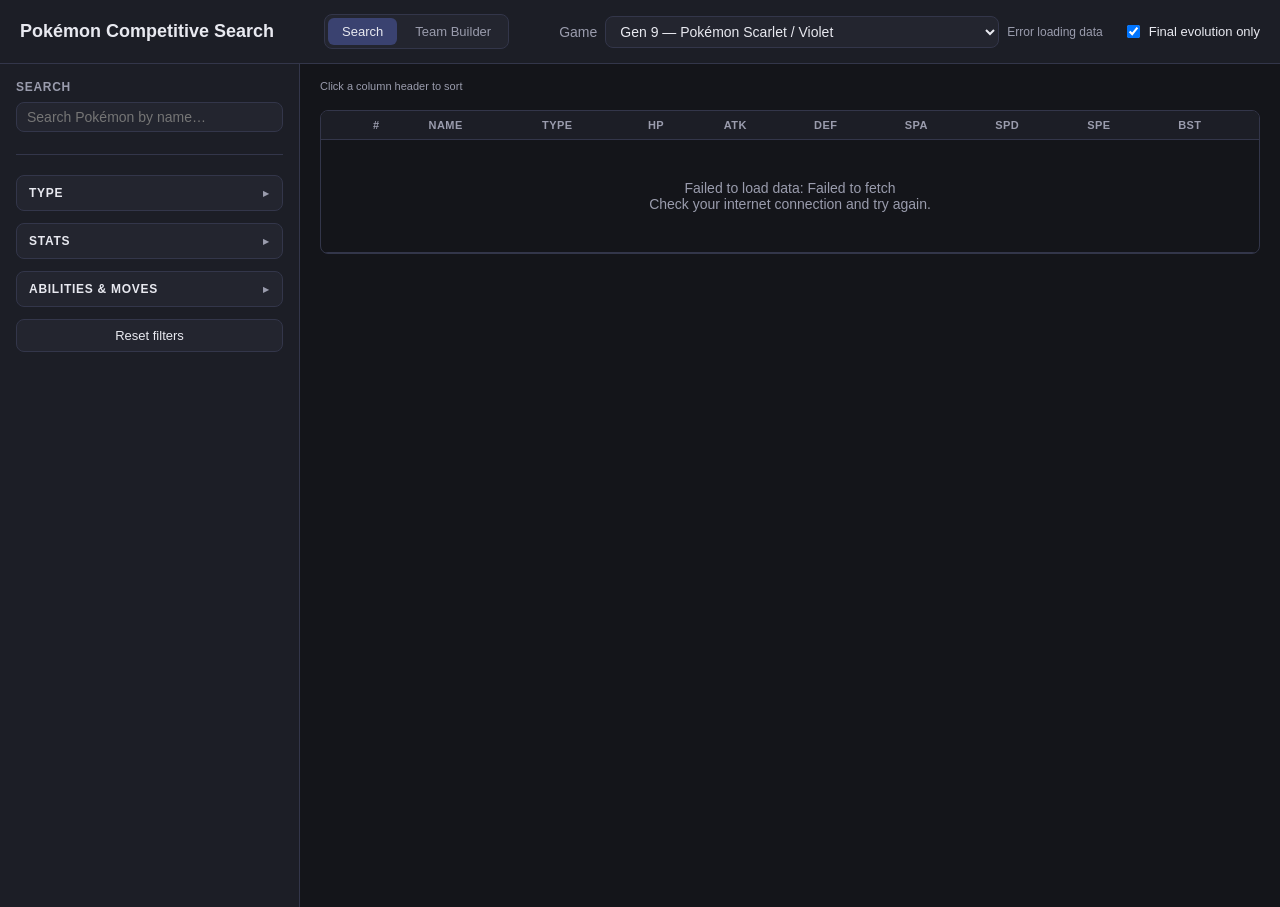
==== index.html @ a63c20d7 "Initial commit: Pokemon competitive search app with team builder Features: per-game/National Dex/Cha" ====
<!DOCTYPE html>
<html lang="en">
<head>
<meta charset="UTF-8">
<meta name="viewport" content="width=device-width, initial-scale=1.0">
<title>Pokémon Competitive Search</title>
<link rel="stylesheet" href="style.css">
</head>
<body>
<header class="topbar">
  <h1>Pokémon Competitive Search</h1>
  <nav class="view-nav">
    <button type="button" class="view-nav-btn active" data-view="search">Search</button>
    <button type="button" class="view-nav-btn" data-view="teams">Team Builder</button>
  </nav>
  <div class="topbar-right" id="search-topbar-right">
    <div class="game-select-wrap">
      <label for="game-select">Game</label>
      <select id="game-select"></select>
      <span id="load-status" class="load-status"></span>
    </div>
    <label class="checkbox-row final-evo-top">
      <input type="checkbox" id="filter-final-evo" checked>
      Final evolution only
    </label>
  </div>
</header>

<div class="layout" id="search-view">
  <aside class="filters" id="filters-panel">
    <div class="filter-group">
      <h2>Search</h2>
      <input type="text" id="name-search" placeholder="Search Pokémon by name…" class="search-box">
    </div>

    <details class="filter-dropdown">
      <summary>Type</summary>
      <div class="filter-dropdown-body">
        <div class="hint">Each group is AND'd internally; groups are OR'd together — e.g. (Fighting AND Dragon) OR (Fighting AND Ghost)</div>
        <div id="type-groups"></div>
        <button id="add-type-group" class="reset-btn" type="button">+ Add OR group</button>
      </div>
    </details>

    <details class="filter-dropdown">
      <summary>Stats</summary>
      <div class="filter-dropdown-body">
        <div class="stat-filter-grid" id="stat-filter-grid"></div>
      </div>
    </details>

    <details class="filter-dropdown">
      <summary>Abilities &amp; Moves</summary>
      <div class="filter-dropdown-body">
        <h3 class="filter-subhead">Abilities</h3>
        <div class="hint">Matches if Pokémon has ANY selected ability</div>
        <input type="text" id="ability-search" placeholder="Search abilities…" class="search-box">
        <div class="chip-list" id="ability-chip-list"></div>
        <div class="option-dropdown" id="ability-dropdown"></div>

        <h3 class="filter-subhead">Moves</h3>
        <div class="move-logic">
          <label><input type="radio" name="move-logic" value="AND" checked> Must know ALL selected</label>
          <label><input type="radio" name="move-logic" value="OR"> Must know ANY selected</label>
        </div>
        <div class="hint">Learn method(s) counted:</div>
        <div class="method-checks" id="method-checks">
          <label><input type="checkbox" value="level-up" checked> Level-up</label>
          <label><input type="checkbox" value="machine" checked> TM/TR</label>
          <label><input type="checkbox" value="egg" checked> Egg</label>
          <label><input type="checkbox" value="tutor" checked> Tutor</label>
          <label><input type="checkbox" value="other" checked> Other</label>
        </div>
        <input type="text" id="move-search" placeholder="Search moves…" class="search-box">
        <div class="chip-list" id="move-chip-list"></div>
        <div class="option-dropdown" id="move-dropdown"></div>
      </div>
    </details>

    <button id="reset-filters" class="reset-btn">Reset filters</button>
  </aside>

  <main class="results">
    <div class="results-toolbar">
      <div class="hint">Click a column header to sort</div>
      <div class="result-count" id="result-count"></div>
    </div>

    <div class="table-wrap">
      <table id="results-table">
        <thead>
          <tr id="results-head-row">
            <th></th>
            <th data-key="dex">#</th>
            <th data-key="name">Name</th>
            <th>Type</th>
            <th data-key="hp">HP</th>
            <th data-key="attack">Atk</th>
            <th data-key="defense">Def</th>
            <th data-key="special-attack">SpA</th>
            <th data-key="special-defense">SpD</th>
            <th data-key="speed">Spe</th>
            <th data-key="bst">BST</th>
          </tr>
        </thead>
        <tbody id="results-body"></tbody>
      </table>
    </div>
  </main>
</div>

<div class="teams-view" id="teams-view">
  <div class="team-list-panel" id="team-list-panel">
    <div class="teams-toolbar">
      <h2>My Teams</h2>
      <button id="new-team-btn" class="reset-btn" type="button">+ New Team</button>
    </div>
    <div class="hint" id="teams-empty-hint">No teams yet — click "+ New Team" to build one.</div>
    <div class="team-list" id="team-list"></div>
  </div>

  <div class="team-editor-panel" id="team-editor-panel" style="display:none">
    <div class="team-editor-header">
      <button id="back-to-team-list" type="button" class="reset-btn">&larr; Back to Teams</button>
      <input type="text" id="team-name-input" placeholder="Team name" class="search-box">
      <div class="game-select-wrap">
        <label for="team-game-select">Game</label>
        <select id="team-game-select"></select>
      </div>
      <button id="save-team-btn" class="reset-btn" type="button">Save Team</button>
      <span id="team-save-status" class="load-status"></span>
    </div>
    <div class="team-slots-grid" id="team-slots-grid"></div>
  </div>
</div>

<div class="modal-backdrop" id="detail-backdrop">
  <div class="modal" id="detail-modal"></div>
</div>

<div class="modal-backdrop" id="slot-backdrop">
  <div class="modal slot-modal" id="slot-modal"></div>
</div>

<script src="champions-usage.data.js"></script>
<script src="champions-data-raw/pokebase-dex.data.js"></script>
<script src="champions-items.data.js"></script>
<script src="general-items.data.js"></script>
<script src="app.js"></script>
</body>
</html>
---- style.css ----
:root {
  --bg: #14151a;
  --panel: #1c1e26;
  --panel-alt: #23252f;
  --border: #33364a;
  --text: #e8e9f0;
  --text-dim: #9a9cad;
  --accent: #6f8cff;
  --accent-dim: #3a4270;
  --danger: #ff6b7a;
  --radius: 8px;
  font-family: -apple-system, "Segoe UI", Roboto, Helvetica, Arial, sans-serif;
}

* { box-sizing: border-box; }

body {
  margin: 0;
  background: var(--bg);
  color: var(--text);
  font-size: 14px;
}

.topbar {
  display: flex;
  align-items: center;
  justify-content: space-between;
  padding: 14px 20px;
  background: var(--panel);
  border-bottom: 1px solid var(--border);
  position: sticky;
  top: 0;
  z-index: 20;
}

.topbar h1 {
  font-size: 18px;
  margin: 0;
}

.topbar-right {
  display: flex;
  align-items: center;
  gap: 20px;
}

.game-select-wrap {
  display: flex;
  align-items: center;
  gap: 8px;
}

.game-select-wrap label {
  color: var(--text-dim);
}

.final-evo-top {
  display: flex;
  align-items: center;
  gap: 6px;
  cursor: pointer;
  white-space: nowrap;
  font-size: 13px;
}

select, input[type="text"], input[type="number"] {
  background: var(--panel-alt);
  border: 1px solid var(--border);
  color: var(--text);
  border-radius: var(--radius);
  padding: 6px 10px;
  font-size: 14px;
}

#game-select {
  min-width: 320px;
}

.load-status {
  color: var(--text-dim);
  font-size: 12px;
  min-width: 90px;
}

.layout {
  display: grid;
  grid-template-columns: 300px 1fr;
  gap: 0;
  align-items: start;
}

.filters {
  position: sticky;
  top: 57px;
  height: calc(100vh - 57px);
  overflow-y: auto;
  padding: 16px;
  background: var(--panel);
  border-right: 1px solid var(--border);
}

.filter-group {
  margin-bottom: 20px;
  padding-bottom: 16px;
  border-bottom: 1px solid var(--border);
}

.filter-group h2 {
  font-size: 12px;
  text-transform: uppercase;
  letter-spacing: 0.06em;
  color: var(--text-dim);
  margin: 0 0 8px;
}

.hint {
  color: var(--text-dim);
  font-size: 11px;
  margin-bottom: 6px;
}

.filter-dropdown {
  margin-bottom: 12px;
  border: 1px solid var(--border);
  border-radius: var(--radius);
  background: var(--panel-alt);
  overflow: hidden;
}

.filter-dropdown summary {
  padding: 10px 12px;
  cursor: pointer;
  font-size: 12px;
  text-transform: uppercase;
  letter-spacing: 0.06em;
  color: var(--text);
  font-weight: 600;
  list-style: none;
  display: flex;
  align-items: center;
  justify-content: space-between;
  user-select: none;
}

.filter-dropdown summary::-webkit-details-marker {
  display: none;
}

.filter-dropdown summary::after {
  content: "▸";
  color: var(--text-dim);
  font-size: 11px;
  transition: transform 0.15s ease;
}

.filter-dropdown[open] summary::after {
  transform: rotate(90deg);
}

.filter-dropdown summary:hover {
  color: var(--accent);
}

.filter-dropdown-body {
  padding: 4px 12px 14px;
  border-top: 1px solid var(--border);
}

.filter-subhead {
  font-size: 11px;
  text-transform: uppercase;
  letter-spacing: 0.05em;
  color: var(--text-dim);
  margin: 14px 0 6px;
  padding-top: 10px;
  border-top: 1px solid var(--border);
}

.filter-subhead:first-of-type {
  margin-top: 10px;
  padding-top: 0;
  border-top: none;
}

.checkbox-row {
  display: flex;
  align-items: center;
  gap: 6px;
  cursor: pointer;
}

.type-logic, .move-logic {
  display: flex;
  gap: 14px;
  margin-bottom: 8px;
  font-size: 12px;
}

.type-logic label, .move-logic label {
  display: flex;
  align-items: center;
  gap: 4px;
  cursor: pointer;
  color: var(--text-dim);
}

.type-grid {
  display: grid;
  grid-template-columns: 1fr 1fr;
  gap: 4px;
}

.type-chip {
  display: flex;
  align-items: center;
  gap: 6px;
  padding: 4px 6px;
  border-radius: var(--radius);
  cursor: pointer;
  font-size: 12px;
  user-select: none;
  border: 1px solid transparent;
}

.type-chip:hover { background: var(--panel-alt); }

.type-chip.selected {
  border-color: var(--accent);
  background: var(--accent-dim);
}

.type-swatch {
  width: 10px;
  height: 10px;
  border-radius: 3px;
  flex-shrink: 0;
}

.range-row {
  display: flex;
  align-items: center;
  gap: 8px;
}

.range-row input {
  width: 100%;
}

.stat-filter-grid {
  display: flex;
  flex-direction: column;
  gap: 8px;
}

.stat-filter-row {
  display: grid;
  grid-template-columns: 40px 1fr 1fr;
  gap: 6px;
  align-items: center;
  font-size: 12px;
}

.stat-filter-row label {
  color: var(--text-dim);
}

.stat-filter-row input {
  width: 100%;
}

.search-box {
  width: 100%;
  margin-bottom: 6px;
}

.chip-list {
  display: flex;
  flex-wrap: wrap;
  gap: 4px;
  margin-bottom: 4px;
}

.chip {
  display: flex;
  align-items: center;
  gap: 5px;
  background: var(--accent-dim);
  border: 1px solid var(--accent);
  color: var(--text);
  border-radius: 999px;
  padding: 3px 8px 3px 10px;
  font-size: 11px;
}

.chip button {
  background: none;
  border: none;
  color: var(--text);
  cursor: pointer;
  font-size: 13px;
  line-height: 1;
  padding: 0;
}

.option-dropdown {
  max-height: 160px;
  overflow-y: auto;
  border: 1px solid var(--border);
  border-radius: var(--radius);
  background: var(--panel-alt);
  display: none;
}

.option-dropdown.open { display: block; }

.option-dropdown > div {
  padding: 5px 8px;
  cursor: pointer;
  font-size: 12px;
}

.option-dropdown > div:hover {
  background: var(--accent-dim);
}

.option-name {
  color: var(--text);
}

.option-effect {
  color: var(--text-dim);
  font-size: 11px;
  margin-top: 2px;
  white-space: normal;
}

.method-checks {
  display: flex;
  flex-wrap: wrap;
  gap: 8px;
  font-size: 11px;
  margin-bottom: 8px;
  color: var(--text-dim);
}

.method-checks label {
  display: flex;
  align-items: center;
  gap: 3px;
}

.reset-btn {
  width: 100%;
  padding: 8px;
  background: var(--panel-alt);
  border: 1px solid var(--border);
  color: var(--text);
  border-radius: var(--radius);
  cursor: pointer;
  font-size: 13px;
}

.reset-btn:hover { border-color: var(--accent); }

.results {
  padding: 16px 20px;
  min-width: 0;
}

.results-toolbar {
  display: flex;
  align-items: center;
  justify-content: space-between;
  margin-bottom: 12px;
  flex-wrap: wrap;
  gap: 10px;
}

.sort-wrap {
  display: flex;
  align-items: center;
  gap: 8px;
}

.sort-wrap label {
  color: var(--text-dim);
}

#sort-dir {
  background: var(--panel-alt);
  border: 1px solid var(--border);
  color: var(--text);
  border-radius: var(--radius);
  padding: 6px 10px;
  cursor: pointer;
}

.result-count {
  color: var(--text-dim);
  font-size: 12px;
}

.table-wrap {
  overflow-x: auto;
  border: 1px solid var(--border);
  border-radius: var(--radius);
}

table {
  width: 100%;
  border-collapse: collapse;
  min-width: 720px;
}

thead th {
  position: sticky;
  top: 0;
  background: var(--panel);
  text-align: left;
  padding: 8px 10px;
  font-size: 11px;
  text-transform: uppercase;
  letter-spacing: 0.04em;
  color: var(--text-dim);
  border-bottom: 1px solid var(--border);
  z-index: 5;
}

thead th[data-key] {
  cursor: pointer;
  user-select: none;
  white-space: nowrap;
}

thead th[data-key]:hover {
  color: var(--text);
}

thead th[data-key].sort-active {
  color: var(--accent);
}

.sort-arrow {
  margin-left: 3px;
  font-size: 9px;
}

.type-group-box {
  border: 1px solid var(--border);
  border-radius: var(--radius);
  padding: 8px;
  margin-bottom: 6px;
  position: relative;
}

.type-group-box .type-grid {
  margin-top: 4px;
}

.type-group-label {
  display: flex;
  align-items: center;
  justify-content: space-between;
  font-size: 11px;
  color: var(--text-dim);
  margin-bottom: 4px;
}

.type-group-remove {
  background: none;
  border: none;
  color: var(--text-dim);
  cursor: pointer;
  font-size: 13px;
}

.type-group-remove:hover { color: var(--danger); }

.type-group-or-divider {
  text-align: center;
  color: var(--text-dim);
  font-size: 11px;
  margin: 2px 0;
  letter-spacing: 0.08em;
}

tbody td {
  padding: 6px 10px;
  border-bottom: 1px solid var(--border);
  white-space: nowrap;
}

tbody tr {
  cursor: pointer;
}

tbody tr:hover {
  background: var(--panel-alt);
}

.sprite-cell img {
  width: 32px;
  height: 32px;
  image-rendering: pixelated;
  vertical-align: middle;
}

.type-badge {
  display: inline-block;
  padding: 2px 7px;
  border-radius: 999px;
  font-size: 10px;
  color: #14151a;
  font-weight: 600;
  margin-right: 3px;
}

.bst-cell {
  font-weight: 700;
}

.empty-state {
  text-align: center;
  padding: 40px;
  color: var(--text-dim);
}

.modal-backdrop {
  display: none;
  position: fixed;
  inset: 0;
  background: rgba(0,0,0,0.6);
  z-index: 100;
  align-items: center;
  justify-content: center;
}

.modal-backdrop.open {
  display: flex;
}

.modal {
  background: var(--panel);
  border: 1px solid var(--border);
  border-radius: var(--radius);
  max-width: 640px;
  width: 90%;
  max-height: 85vh;
  overflow-y: auto;
  padding: 20px;
}

.modal-close {
  float: right;
  background: none;
  border: none;
  color: var(--text-dim);
  font-size: 18px;
  cursor: pointer;
}

.modal h2 {
  margin-top: 0;
}

.modal-section {
  margin-top: 16px;
}

.modal-section h3 {
  font-size: 12px;
  text-transform: uppercase;
  color: var(--text-dim);
  margin-bottom: 6px;
}

.modal-section h4 {
  font-size: 11px;
  text-transform: uppercase;
  letter-spacing: 0.03em;
  color: var(--text-dim);
  margin: 10px 0 5px;
}

.champ-format-btn {
  display: inline-block;
}

.move-tag-list {
  display: flex;
  flex-wrap: wrap;
  gap: 5px;
}

.move-tag {
  background: var(--panel-alt);
  border: 1px solid var(--border);
  border-radius: 6px;
  padding: 3px 7px;
  font-size: 11px;
}

.detail-table-wrap {
  overflow-x: auto;
  border: 1px solid var(--border);
  border-radius: var(--radius);
  max-height: 340px;
  overflow-y: auto;
}

.detail-table {
  width: 100%;
  border-collapse: collapse;
  font-size: 12px;
}

.detail-table th {
  position: sticky;
  top: 0;
  background: var(--panel-alt);
  text-align: left;
  padding: 5px 8px;
  font-size: 10px;
  text-transform: uppercase;
  color: var(--text-dim);
  border-bottom: 1px solid var(--border);
  cursor: pointer;
  user-select: none;
  white-space: nowrap;
}

.detail-table th:hover { color: var(--text); }
.detail-table th.sort-active { color: var(--accent); }

.detail-table td {
  padding: 4px 8px;
  border-bottom: 1px solid var(--border);
  white-space: nowrap;
}

.detail-table td.wrap {
  white-space: normal;
  min-width: 220px;
  color: var(--text-dim);
  font-size: 11px;
}

.method-badge {
  display: inline-block;
  padding: 1px 6px;
  border-radius: 999px;
  font-size: 10px;
  background: var(--panel-alt);
  border: 1px solid var(--border);
}

.cat-badge {
  display: inline-block;
  padding: 1px 6px;
  border-radius: 4px;
  font-size: 10px;
  font-weight: 600;
}
.cat-physical { background: #c2673822; color: #e08a4f; }
.cat-special { background: #6390f022; color: #7fa4f5; }
.cat-status { background: #a8a77a22; color: #b8b795; }

.stat-bar-row {
  display: grid;
  grid-template-columns: 60px 40px 1fr;
  gap: 8px;
  align-items: center;
  font-size: 12px;
  margin-bottom: 4px;
}

.stat-bar-track {
  background: var(--panel-alt);
  border-radius: 4px;
  height: 8px;
  overflow: hidden;
}

.stat-bar-fill {
  height: 100%;
  background: var(--accent);
}

/* ---------- View nav (Search / Team Builder) ---------- */
.view-nav {
  display: flex;
  gap: 4px;
  background: var(--panel-alt);
  border: 1px solid var(--border);
  border-radius: var(--radius);
  padding: 3px;
}

.view-nav-btn {
  background: none;
  border: none;
  color: var(--text-dim);
  padding: 6px 14px;
  border-radius: 6px;
  cursor: pointer;
  font-size: 13px;
}

.view-nav-btn:hover { color: var(--text); }

.view-nav-btn.active {
  background: var(--accent-dim);
  color: var(--text);
}

/* ---------- Team Builder ---------- */
.teams-view {
  display: none;
  padding: 20px;
  max-width: 1100px;
  margin: 0 auto;
}

.teams-view.open { display: block; }

.teams-toolbar {
  display: flex;
  align-items: center;
  justify-content: space-between;
  margin-bottom: 16px;
}

.teams-toolbar h2 {
  margin: 0;
  font-size: 16px;
}

.team-list {
  display: grid;
  grid-template-columns: repeat(auto-fill, minmax(260px, 1fr));
  gap: 12px;
}

.team-card {
  background: var(--panel);
  border: 1px solid var(--border);
  border-radius: var(--radius);
  padding: 14px;
  cursor: pointer;
}

.team-card:hover { border-color: var(--accent); }

.team-card-header {
  display: flex;
  align-items: center;
  justify-content: space-between;
  margin-bottom: 6px;
}

.team-card-name {
  font-weight: 600;
  font-size: 14px;
}

.team-card-game {
  display: inline-block;
  font-size: 10px;
  color: var(--text-dim);
  background: var(--panel-alt);
  border: 1px solid var(--border);
  border-radius: 999px;
  padding: 2px 8px;
  margin-bottom: 8px;
}

.team-card-sprites {
  display: flex;
  gap: 4px;
  flex-wrap: wrap;
  min-height: 32px;
}

.team-card-sprites img {
  width: 32px;
  height: 32px;
  image-rendering: pixelated;
}

.team-card-slot-empty {
  width: 32px;
  height: 32px;
  border: 1px dashed var(--border);
  border-radius: 4px;
}

.team-card-actions {
  display: flex;
  gap: 8px;
  margin-top: 10px;
}

.team-card-actions button {
  background: var(--panel-alt);
  border: 1px solid var(--border);
  color: var(--text-dim);
  border-radius: 6px;
  padding: 4px 10px;
  font-size: 12px;
  cursor: pointer;
}

.team-card-actions button:hover { color: var(--text); }
.team-card-actions button.delete-team-btn:hover { color: var(--danger); border-color: var(--danger); }

.team-editor-header {
  display: flex;
  align-items: center;
  gap: 12px;
  flex-wrap: wrap;
  margin-bottom: 16px;
}

.team-editor-header #team-name-input {
  flex: 1;
  min-width: 180px;
}

.team-slots-grid {
  display: grid;
  grid-template-columns: repeat(auto-fill, minmax(220px, 1fr));
  gap: 12px;
}

.team-slot-card {
  background: var(--panel);
  border: 1px solid var(--border);
  border-radius: var(--radius);
  padding: 14px;
  cursor: pointer;
  min-height: 160px;
  display: flex;
  flex-direction: column;
  align-items: center;
  justify-content: center;
  text-align: center;
  gap: 6px;
}

.team-slot-card:hover { border-color: var(--accent); }

.team-slot-card.filled {
  align-items: flex-start;
  text-align: left;
  justify-content: flex-start;
}

.team-slot-empty-label {
  color: var(--text-dim);
  font-size: 28px;
}

.team-slot-sprite {
  width: 64px;
  height: 64px;
  image-rendering: pixelated;
  align-self: center;
}

.team-slot-name {
  font-weight: 600;
  font-size: 13px;
}

.team-slot-item {
  font-size: 11px;
  color: var(--text-dim);
}

.team-slot-moves {
  font-size: 11px;
  color: var(--text-dim);
  line-height: 1.5;
}

.team-slot-remove {
  align-self: flex-end;
  background: none;
  border: none;
  color: var(--text-dim);
  cursor: pointer;
  font-size: 12px;
}

.team-slot-remove:hover { color: var(--danger); }

/* Slot editor modal */
.slot-modal {
  max-width: 720px;
}

.slot-form-row {
  margin-bottom: 16px;
}

.slot-form-row label.field-label {
  display: block;
  font-size: 11px;
  text-transform: uppercase;
  letter-spacing: 0.05em;
  color: var(--text-dim);
  margin-bottom: 5px;
}

.move-slot-grid {
  display: grid;
  grid-template-columns: 1fr 1fr;
  gap: 8px;
}

.stat-invest-grid {
  display: flex;
  flex-direction: column;
  gap: 6px;
}

.stat-invest-row {
  display: flex;
  align-items: center;
  gap: 10px;
  flex-wrap: wrap;
  background: var(--panel-alt);
  border: 1px solid var(--border);
  border-radius: 6px;
  padding: 6px 10px;
  font-size: 12px;
}

.stat-invest-label {
  width: 30px;
  font-weight: 600;
  color: var(--text);
}

.stat-invest-base {
  width: 62px;
  color: var(--text-dim);
  font-size: 11px;
}

.stat-invest-projected {
  margin-left: auto;
  color: var(--text);
  white-space: nowrap;
}

.stepper-group {
  display: flex;
  align-items: center;
  gap: 3px;
}

.stepper-group input {
  width: 48px;
  text-align: center;
  padding: 4px 2px;
}

.stepper-btn {
  width: 22px;
  height: 22px;
  line-height: 1;
  background: var(--panel);
  border: 1px solid var(--border);
  color: var(--text);
  border-radius: 4px;
  cursor: pointer;
  font-size: 14px;
  user-select: none;
}

.stepper-btn:hover { border-color: var(--accent); color: var(--accent); }
.stepper-btn:active { background: var(--accent-dim); }

.ev-total-row {
  margin-top: 6px;
  font-size: 12px;
  color: var(--text-dim);
}

.ev-total-row.over-cap {
  color: var(--danger);
}

.slot-item-search-wrap {
  position: relative;
}

@media (max-width: 860px) {
  .layout { grid-template-columns: 1fr; }
  .filters { position: static; height: auto; border-right: none; border-bottom: 1px solid var(--border); }
}
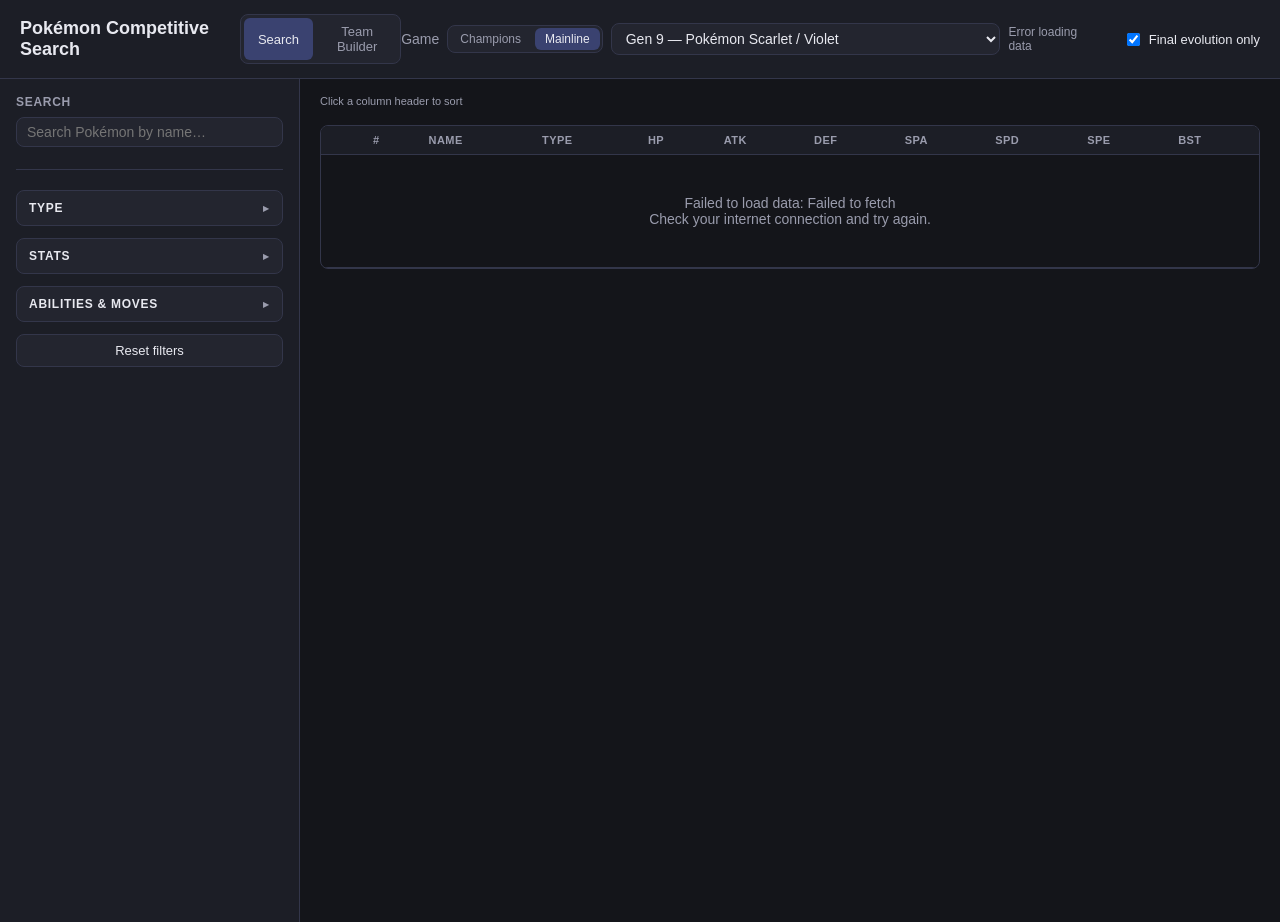
==== commit 394b8d92: "Add Champions/Mainline mode toggle and Pokepaste team import - Replace the single game dropdown with" ====
--- a/index.html
+++ b/index.html
@@ -9,13 +9,17 @@
 <body>
 <header class="topbar">
   <h1>Pokémon Competitive Search</h1>
-  <nav class="view-nav">
+  <nav class="view-nav" id="main-view-nav">
     <button type="button" class="view-nav-btn active" data-view="search">Search</button>
     <button type="button" class="view-nav-btn" data-view="teams">Team Builder</button>
   </nav>
   <div class="topbar-right" id="search-topbar-right">
     <div class="game-select-wrap">
-      <label for="game-select">Game</label>
+      <label>Game</label>
+      <nav class="mode-toggle" id="search-mode-toggle">
+        <button type="button" class="view-nav-btn" data-mode="champions">Champions</button>
+        <button type="button" class="view-nav-btn active" data-mode="mainline">Mainline</button>
+      </nav>
       <select id="game-select"></select>
       <span id="load-status" class="load-status"></span>
     </div>
@@ -113,7 +117,10 @@
   <div class="team-list-panel" id="team-list-panel">
     <div class="teams-toolbar">
       <h2>My Teams</h2>
-      <button id="new-team-btn" class="reset-btn" type="button">+ New Team</button>
+      <div style="display:flex; gap:8px;">
+        <button id="import-team-btn" class="reset-btn" type="button">Import from Pokepaste</button>
+        <button id="new-team-btn" class="reset-btn" type="button">+ New Team</button>
+      </div>
     </div>
     <div class="hint" id="teams-empty-hint">No teams yet — click "+ New Team" to build one.</div>
     <div class="team-list" id="team-list"></div>
@@ -124,7 +131,11 @@
       <button id="back-to-team-list" type="button" class="reset-btn">&larr; Back to Teams</button>
       <input type="text" id="team-name-input" placeholder="Team name" class="search-box">
       <div class="game-select-wrap">
-        <label for="team-game-select">Game</label>
+        <label>Game</label>
+        <nav class="mode-toggle" id="team-mode-toggle">
+          <button type="button" class="view-nav-btn" data-mode="champions">Champions</button>
+          <button type="button" class="view-nav-btn active" data-mode="mainline">Mainline</button>
+        </nav>
         <select id="team-game-select"></select>
       </div>
       <button id="save-team-btn" class="reset-btn" type="button">Save Team</button>
@@ -142,6 +153,36 @@
   <div class="modal slot-modal" id="slot-modal"></div>
 </div>
 
+<div class="modal-backdrop" id="import-backdrop">
+  <div class="modal slot-modal" id="import-modal">
+    <button class="modal-close" id="import-close-btn" type="button">✕</button>
+    <h2>Import Team from Pokepaste</h2>
+    <div class="slot-form-row">
+      <label class="field-label">Game</label>
+      <div class="game-select-wrap">
+        <nav class="mode-toggle" id="import-mode-toggle">
+          <button type="button" class="view-nav-btn" data-mode="champions">Champions</button>
+          <button type="button" class="view-nav-btn active" data-mode="mainline">Mainline</button>
+        </nav>
+        <select id="import-game-select"></select>
+      </div>
+    </div>
+    <div class="slot-form-row">
+      <label class="field-label">Team name</label>
+      <input type="text" id="import-team-name" class="search-box" placeholder="Imported Team">
+    </div>
+    <div class="slot-form-row">
+      <label class="field-label">Pokepaste text</label>
+      <textarea id="import-textarea" class="import-textarea" placeholder="Paste your team here…"></textarea>
+    </div>
+    <div id="import-preview" class="hint"></div>
+    <div class="slot-form-row" style="display:flex; gap:8px; margin-top:12px;">
+      <button type="button" class="reset-btn" id="import-parse-btn">Parse &amp; Review</button>
+      <button type="button" class="reset-btn" id="import-cancel-btn">Cancel</button>
+    </div>
+  </div>
+</div>
+
 <script src="champions-usage.data.js"></script>
 <script src="champions-data-raw/pokebase-dex.data.js"></script>
 <script src="champions-items.data.js"></script>
--- a/style.css
+++ b/style.css
@@ -708,6 +708,33 @@
 
 .view-nav-btn:hover { color: var(--text); }
 
+.mode-toggle {
+  display: flex;
+  gap: 4px;
+  background: var(--panel-alt);
+  border: 1px solid var(--border);
+  border-radius: var(--radius);
+  padding: 2px;
+}
+
+.mode-toggle .view-nav-btn {
+  padding: 4px 10px;
+  font-size: 12px;
+}
+
+.import-textarea {
+  width: 100%;
+  min-height: 220px;
+  background: var(--panel-alt);
+  border: 1px solid var(--border);
+  color: var(--text);
+  border-radius: var(--radius);
+  padding: 8px;
+  font-family: ui-monospace, SFMono-Regular, Menlo, Consolas, monospace;
+  font-size: 12px;
+  resize: vertical;
+}
+
 .view-nav-btn.active {
   background: var(--accent-dim);
   color: var(--text);
@@ -942,6 +969,9 @@
   color: var(--text);
 }
 
+.nature-plus { color: #7ac74c; margin-left: 2px; }
+.nature-minus { color: #ff6b7a; margin-left: 2px; }
+
 .stat-invest-base {
   width: 62px;
   color: var(--text-dim);
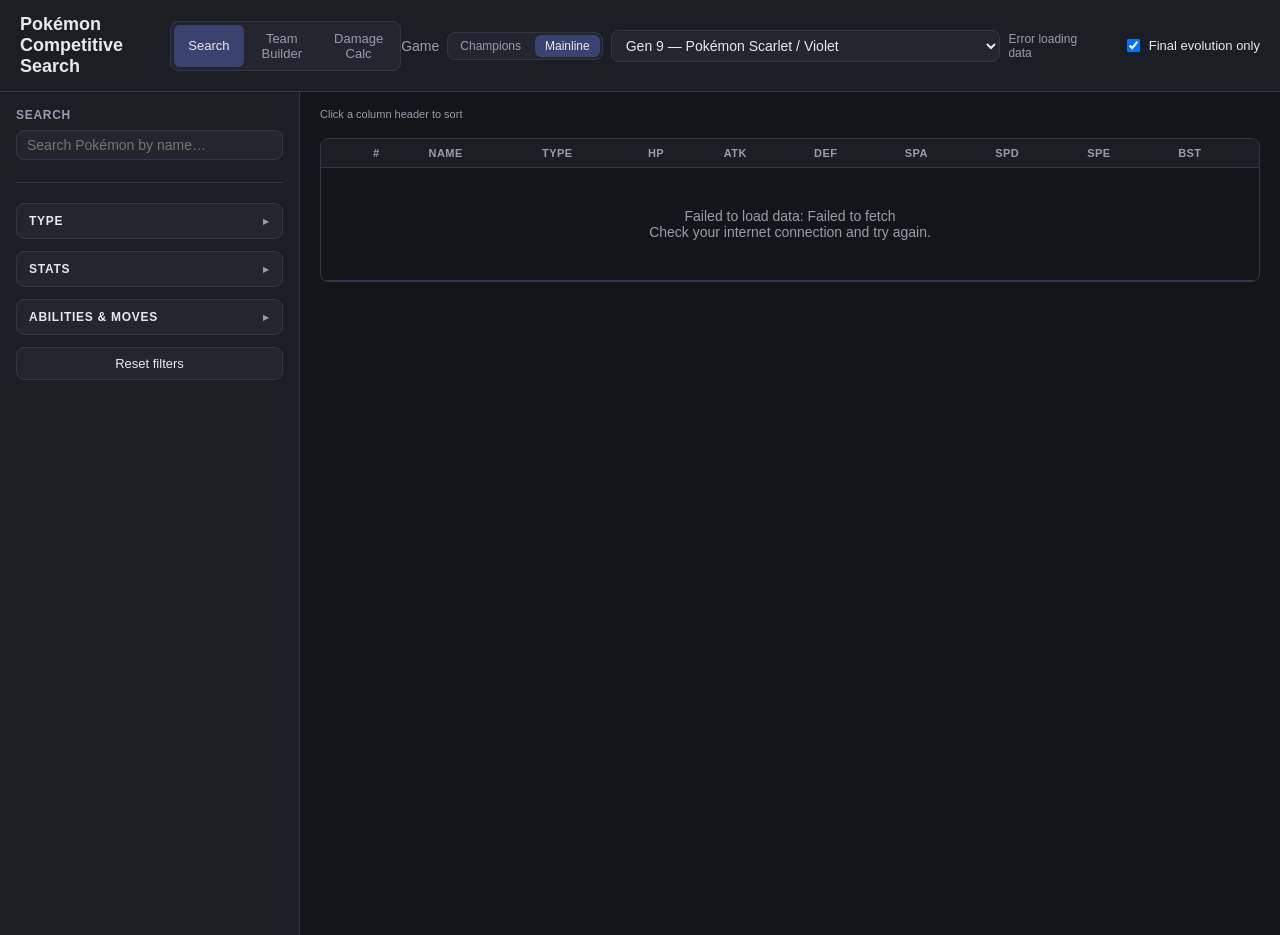
==== commit f8783b37: "Add damage calculator view New "Damage Calc" tab with a Gen 9 damage engine (calc-engine.js) and UI " ====
--- a/index.html
+++ b/index.html
@@ -5,6 +5,7 @@
 <meta name="viewport" content="width=device-width, initial-scale=1.0">
 <title>Pokémon Competitive Search</title>
 <link rel="stylesheet" href="style.css">
+<link rel="stylesheet" href="calc.css">
 </head>
 <body>
 <header class="topbar">
@@ -12,6 +13,7 @@
   <nav class="view-nav" id="main-view-nav">
     <button type="button" class="view-nav-btn active" data-view="search">Search</button>
     <button type="button" class="view-nav-btn" data-view="teams">Team Builder</button>
+    <button type="button" class="view-nav-btn" data-view="calc">Damage Calc</button>
   </nav>
   <div class="topbar-right" id="search-topbar-right">
     <div class="game-select-wrap">
@@ -145,6 +147,8 @@
   </div>
 </div>
 
+<div class="calc-view" id="calc-view"></div>
+
 <div class="modal-backdrop" id="detail-backdrop">
   <div class="modal" id="detail-modal"></div>
 </div>
@@ -188,5 +192,7 @@
 <script src="champions-items.data.js"></script>
 <script src="general-items.data.js"></script>
 <script src="app.js"></script>
+<script src="calc-engine.js"></script>
+<script src="calc-ui.js"></script>
 </body>
 </html>
--- a/calc.css
+++ b/calc.css
@@ -0,0 +1,100 @@
+.calc-view { display: none; padding: 16px 20px 40px; max-width: 1500px; margin: 0 auto; }
+.calc-view.open { display: block; }
+
+.calc-toolbar { display: flex; flex-wrap: wrap; align-items: center; gap: 14px; margin-bottom: 14px; }
+.calc-toolbar h2 { margin: 0; font-size: 18px; }
+.calc-toolbar .game-select-wrap { margin: 0; }
+.calc-status { color: var(--text-dim); font-size: 12px; }
+
+/* results strip */
+.calc-results { display: grid; grid-template-columns: 1fr 1fr; gap: 14px 24px; margin-bottom: 10px; }
+.calc-results h4 { margin: 0 0 6px; font-size: 12px; color: var(--text-dim); font-weight: 600; }
+.calc-move-results { display: flex; flex-direction: column; gap: 4px; }
+.calc-res-btn {
+  display: grid; grid-template-columns: 150px 1fr; align-items: center; gap: 10px; text-align: left;
+  background: var(--panel); border: 1px solid var(--border); border-radius: var(--radius);
+  color: var(--text); padding: 6px 10px; cursor: pointer; font: inherit;
+}
+.calc-res-btn:hover { border-color: var(--accent); }
+.calc-res-btn.selected { border-color: var(--accent); background: var(--accent-dim); }
+.calc-res-btn .res-name { font-weight: 600; white-space: nowrap; overflow: hidden; text-overflow: ellipsis; }
+.calc-res-btn .res-range { font-variant-numeric: tabular-nums; }
+.calc-res-btn .res-ko { display: block; color: var(--text-dim); font-size: 11px; }
+.calc-res-btn.empty { opacity: .45; cursor: default; }
+.calc-res-btn.ko1 .res-range { color: #ff8a7a; }
+.calc-res-btn.ko2 .res-range { color: #ffc56e; }
+.calc-detail { background: var(--panel); border: 1px solid var(--border); border-radius: var(--radius); padding: 10px 14px; margin-bottom: 16px; min-height: 58px; }
+.calc-detail .calc-desc { font-weight: 700; font-size: 15px; }
+.calc-detail .calc-rolls { color: var(--text-dim); font-size: 12px; margin-top: 4px; word-break: break-word; }
+
+/* three-column layout */
+.calc-grid { display: grid; grid-template-columns: minmax(380px, 1fr) minmax(250px, 300px) minmax(380px, 1fr); gap: 14px; align-items: start; }
+@media (max-width: 1100px) { .calc-grid { grid-template-columns: 1fr; } .calc-results { grid-template-columns: 1fr; } }
+.calc-panel { background: var(--panel); border: 1px solid var(--border); border-radius: var(--radius); padding: 12px 14px 14px; }
+.calc-panel > h3 { margin: 0 0 10px; font-size: 14px; display: flex; align-items: center; justify-content: space-between; gap: 8px; }
+.calc-panel > h3 .calc-load { max-width: 200px; font-size: 12px; }
+.calc-row { display: grid; grid-template-columns: 78px 1fr; align-items: center; gap: 8px; margin: 6px 0; }
+.calc-row > label { color: var(--text-dim); font-size: 12px; }
+.calc-row .inline { display: flex; gap: 6px; align-items: center; flex-wrap: wrap; }
+.calc-view select, .calc-view input[type=number], .calc-view input[type=text], .calc-view textarea {
+  background: var(--panel-alt); color: var(--text); border: 1px solid var(--border); border-radius: 6px; padding: 4px 6px; font: inherit; font-size: 13px;
+}
+.calc-view select { max-width: 100%; }
+.calc-num { width: 56px; text-align: right; }
+.calc-species { display: flex; gap: 10px; align-items: center; margin-bottom: 8px; }
+.calc-species img { width: 56px; height: 56px; image-rendering: pixelated; object-fit: contain; flex: none; }
+.calc-species .calc-picker { flex: 1; }
+.calc-picker { position: relative; }
+.calc-picker input { width: 100%; }
+.calc-picker .option-dropdown { position: absolute; z-index: 40; left: 0; right: 0; top: 100%; max-height: 260px; box-shadow: 0 8px 24px rgba(0,0,0,.5); }
+
+.calc-stats { width: 100%; min-width: 0; border-collapse: collapse; margin: 8px 0 4px; }
+.calc-stats thead th { position: static; background: none; text-transform: none; letter-spacing: 0; padding: 2px 4px; }
+.calc-stats tbody td { border-bottom: 0; white-space: normal; padding: 2px 4px; }
+.calc-stats tbody tr { cursor: default; }
+.calc-stats tbody tr:hover { background: none; }
+.calc-stats th { font-size: 11px; color: var(--text-dim); font-weight: 600; text-align: right; padding: 2px 4px; }
+.calc-stats th:first-child, .calc-stats td:first-child { text-align: left; }
+.calc-stats td { padding: 2px 4px; text-align: right; }
+.calc-stats td:first-child { font-weight: 700; }
+.calc-stats .calc-final { font-weight: 700; font-variant-numeric: tabular-nums; }
+.calc-stats .calc-eff { color: var(--text-dim); font-variant-numeric: tabular-nums; }
+.calc-stats input { width: 54px; }
+.calc-stats select { width: 62px; }
+.calc-total { font-size: 12px; color: var(--text-dim); text-align: right; }
+.calc-total.over { color: var(--danger); font-weight: 700; }
+.calc-hpbar { height: 8px; border-radius: 4px; background: #2d2f3b; overflow: hidden; margin-top: 6px; }
+.calc-hpbar > div { height: 100%; background: #4caf50; transition: width .15s; }
+.calc-hpbar > div.mid { background: #e0b43c; }
+.calc-hpbar > div.low { background: #e5534b; }
+
+.calc-moves { margin-top: 10px; display: flex; flex-direction: column; gap: 6px; }
+.calc-move-row { display: grid; grid-template-columns: minmax(120px, 1fr) 54px 96px 92px auto auto; gap: 5px; align-items: center; }
+.calc-move-row select { padding: 4px 3px; }
+.calc-crit { background: var(--panel-alt); color: var(--text); border: 1px solid var(--border); border-radius: 6px; padding: 4px 9px; cursor: pointer; font: inherit; font-size: 12px; }
+.calc-crit.active { background: var(--accent-dim); border-color: var(--accent); }
+.calc-hint { color: var(--text-dim); font-size: 11px; margin-top: 2px; }
+
+/* dropdown checklist (conditions) */
+.calc-dd { position: relative; display: block; }
+.calc-dd > summary { list-style: none; cursor: pointer; background: var(--panel-alt); border: 1px solid var(--border); border-radius: 6px; padding: 4px 8px; font-size: 13px; display: flex; justify-content: space-between; gap: 8px; }
+.calc-dd > summary::-webkit-details-marker { display: none; }
+.calc-dd > summary::after { content: '▾'; color: var(--text-dim); }
+.calc-dd[open] > summary { border-color: var(--accent); }
+.calc-dd-body { position: absolute; z-index: 35; left: 0; right: 0; margin-top: 4px; background: var(--panel-alt); border: 1px solid var(--border); border-radius: 6px; padding: 8px 10px; box-shadow: 0 8px 24px rgba(0,0,0,.5); display: flex; flex-direction: column; gap: 5px; min-width: 210px; }
+.calc-dd-body label { display: flex; align-items: center; gap: 7px; font-size: 13px; cursor: pointer; }
+.calc-dd-body .sub { display: flex; align-items: center; gap: 8px; font-size: 13px; }
+
+/* field column */
+.calc-field h3 { text-align: center; }
+.calc-field .calc-section { border-top: 1px solid var(--border); margin-top: 12px; padding-top: 10px; }
+.calc-field .calc-section > h4 { margin: 0 0 6px; font-size: 12px; color: var(--text-dim); font-weight: 600; }
+.calc-field .calc-row { grid-template-columns: 70px 1fr; }
+.calc-seg { display: inline-flex; border: 1px solid var(--border); border-radius: 6px; overflow: hidden; }
+.calc-seg button { background: var(--panel-alt); color: var(--text-dim); border: 0; padding: 5px 14px; cursor: pointer; font: inherit; font-size: 13px; }
+.calc-seg button.active { background: var(--accent-dim); color: var(--text); }
+.calc-io textarea { width: 100%; height: 150px; font-family: ui-monospace, Consolas, monospace; font-size: 12px; resize: vertical; }
+.calc-io .calc-io-actions { display: flex; flex-wrap: wrap; gap: 6px; margin-top: 6px; }
+.calc-io .calc-io-actions .reset-btn { flex: 1 1 40%; padding: 5px 6px; }
+.calc-io .calc-io-msg { color: var(--text-dim); font-size: 12px; margin-top: 6px; }
+.calc-empty { color: var(--text-dim); padding: 18px 4px; text-align: center; font-size: 13px; }
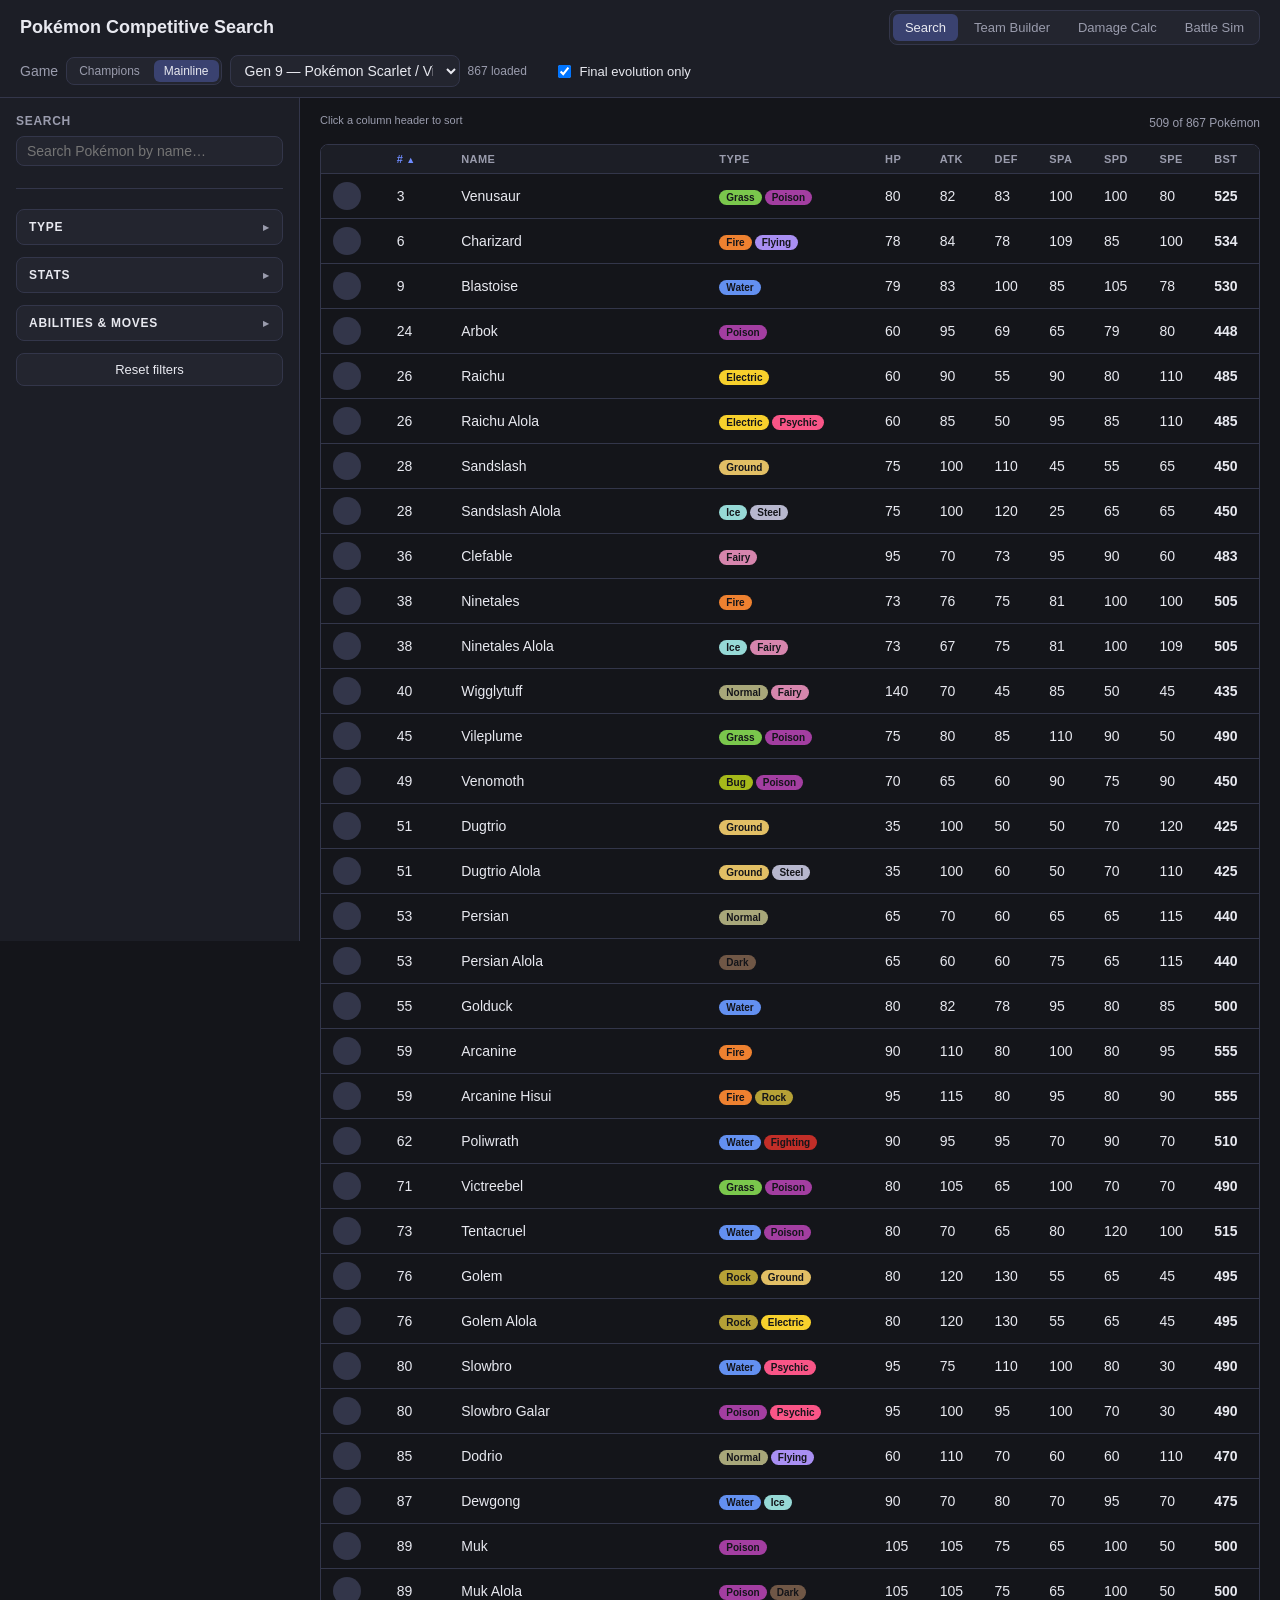
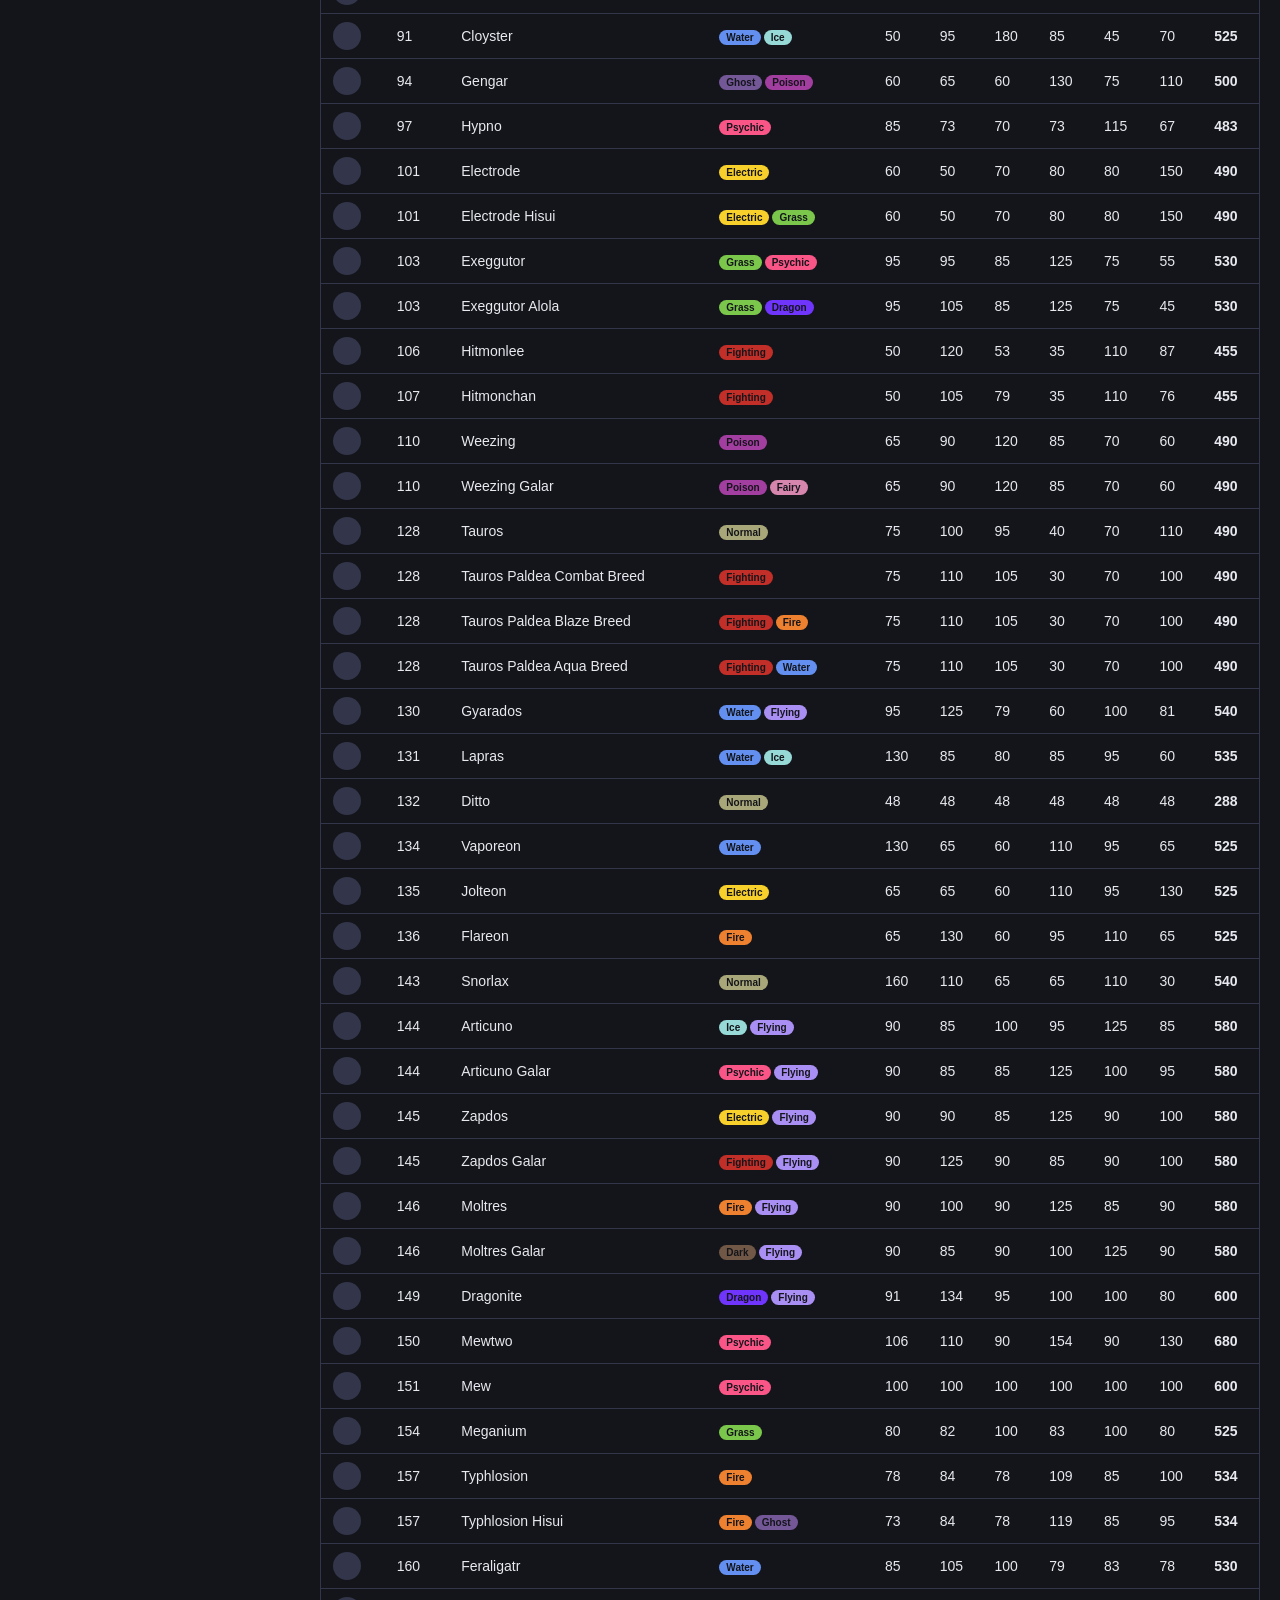
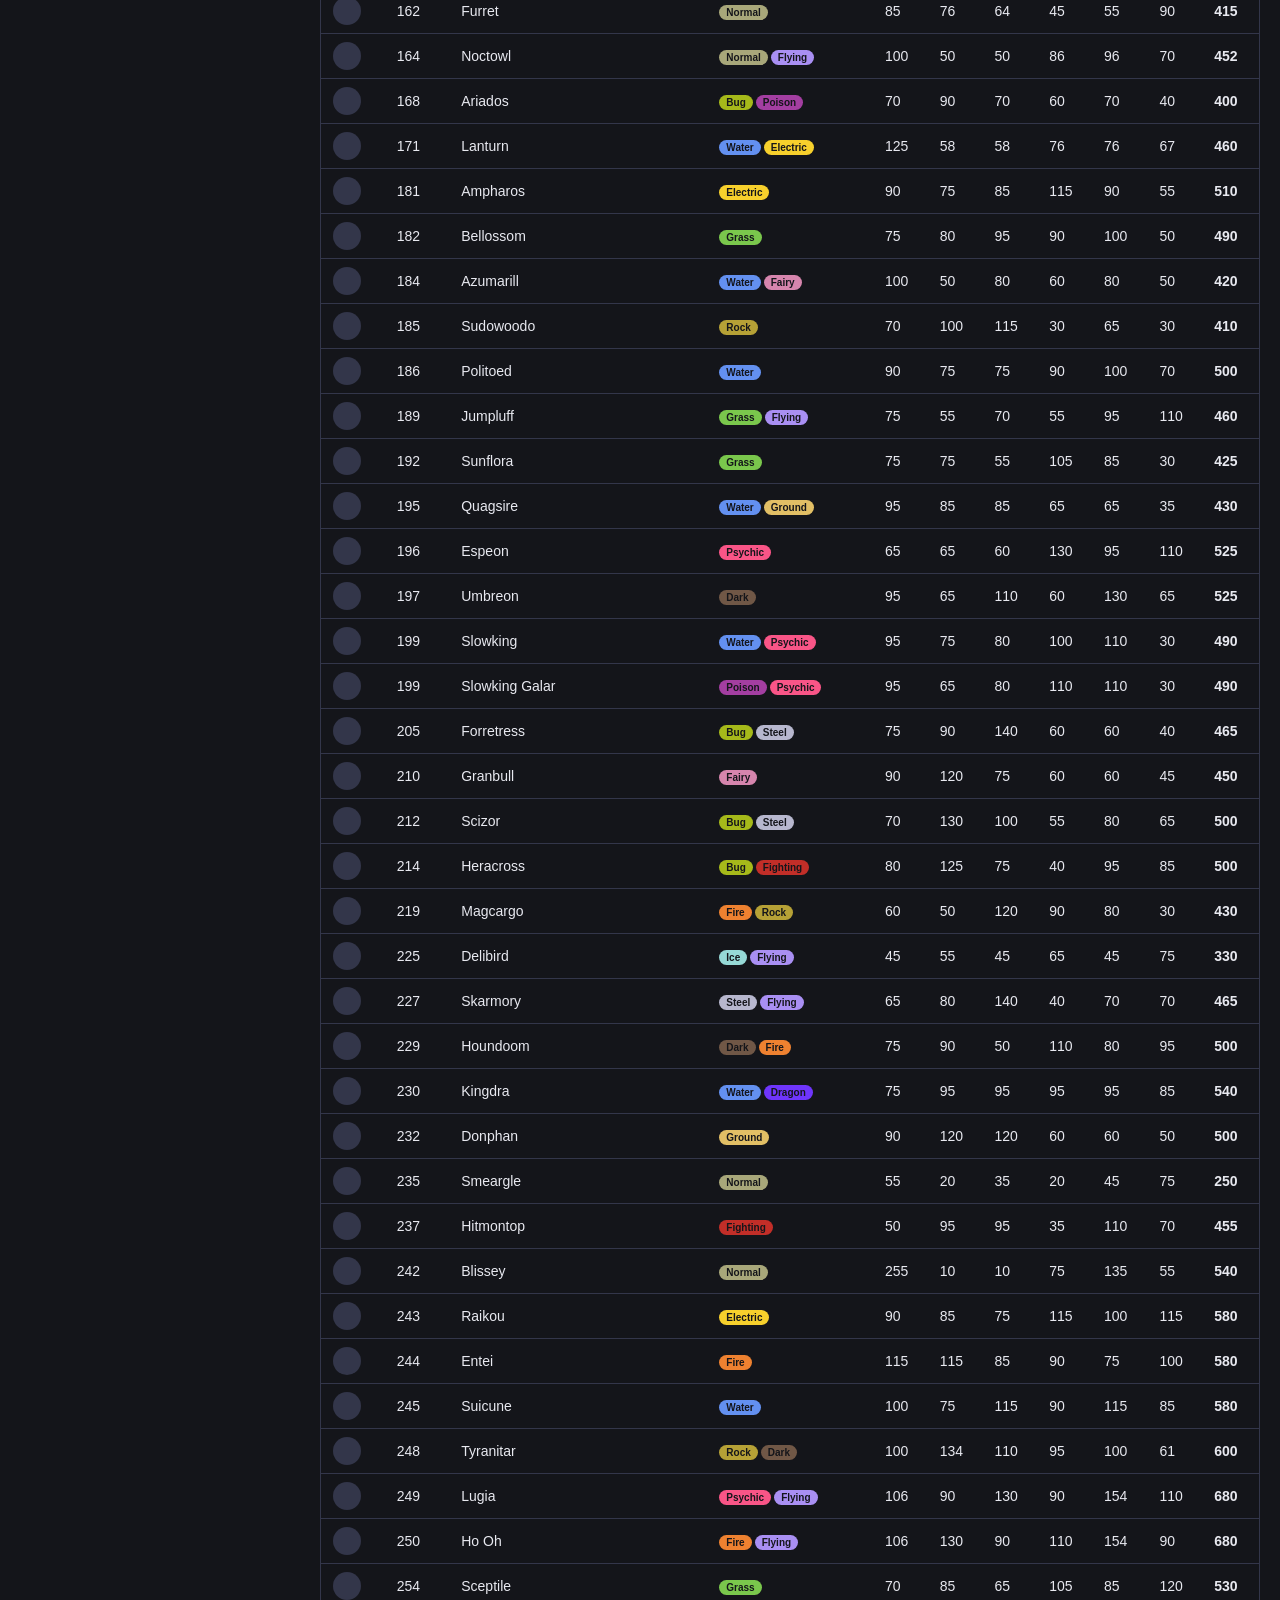
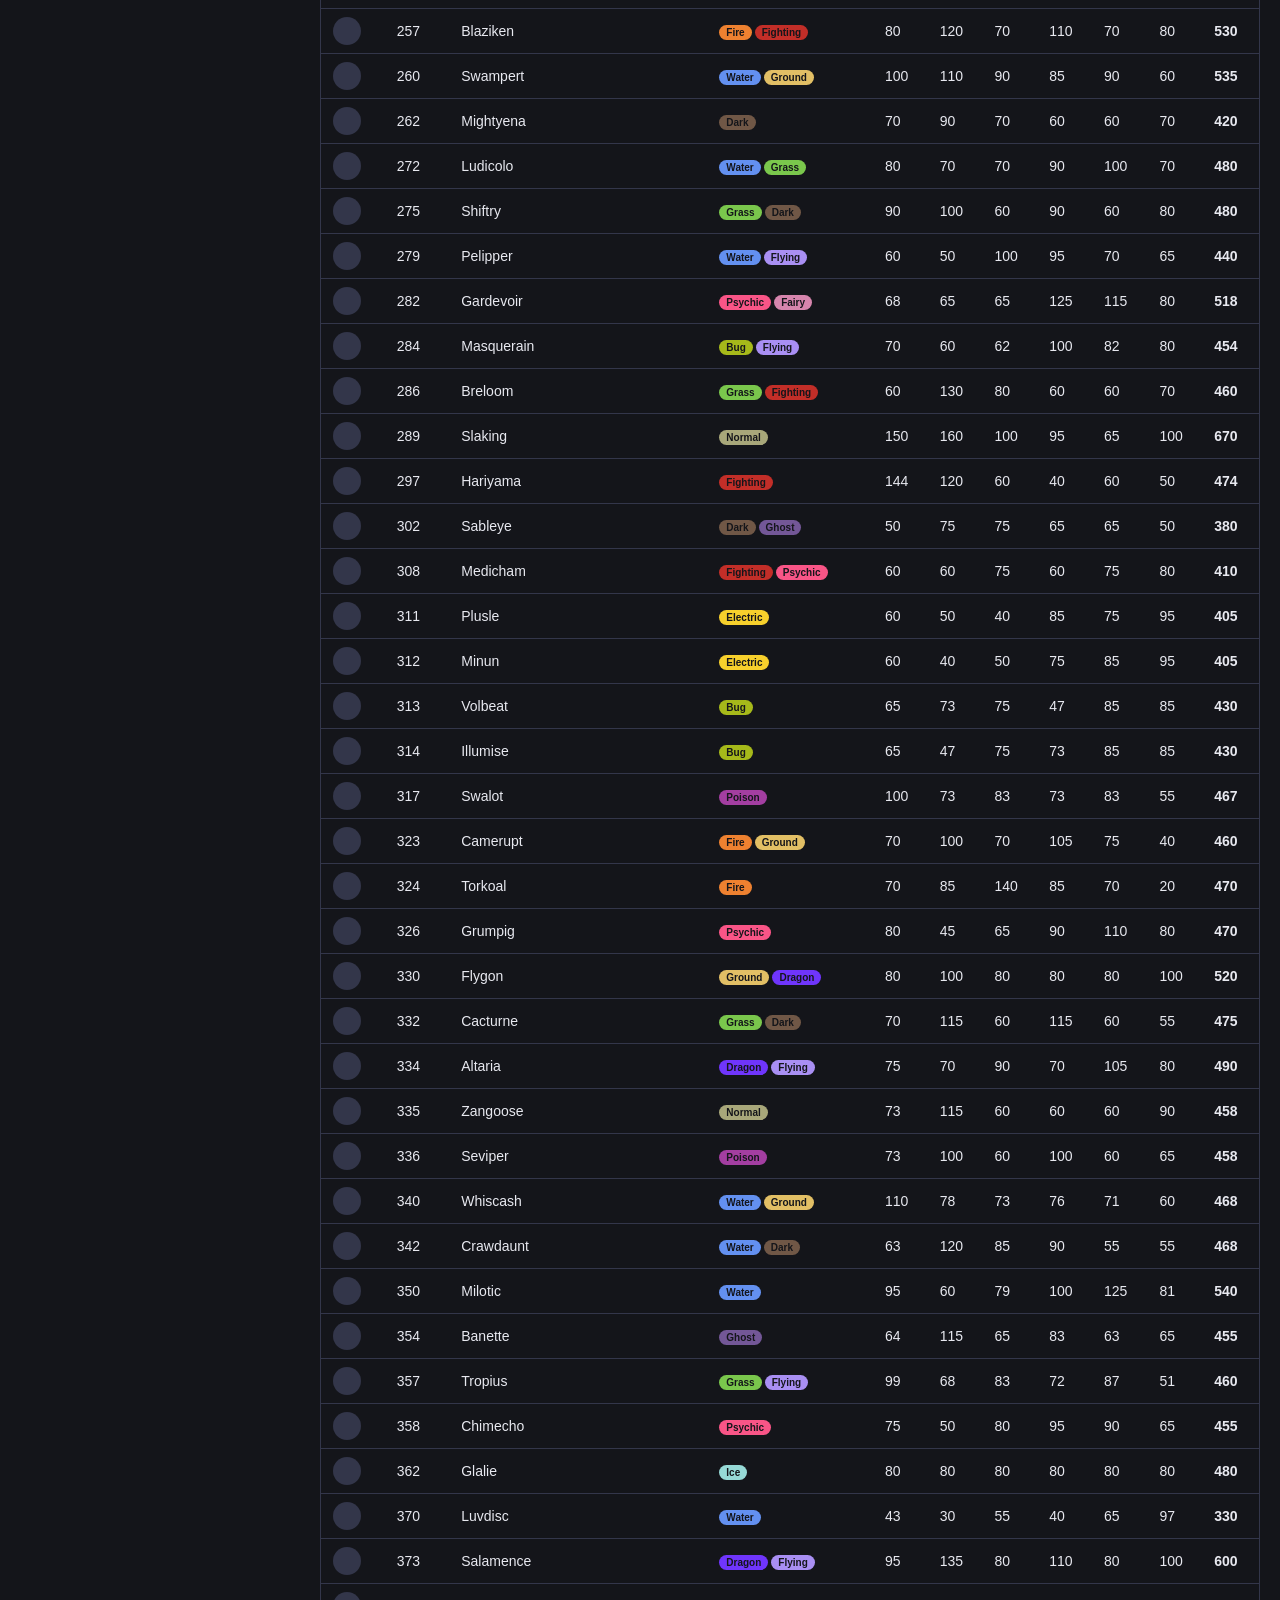
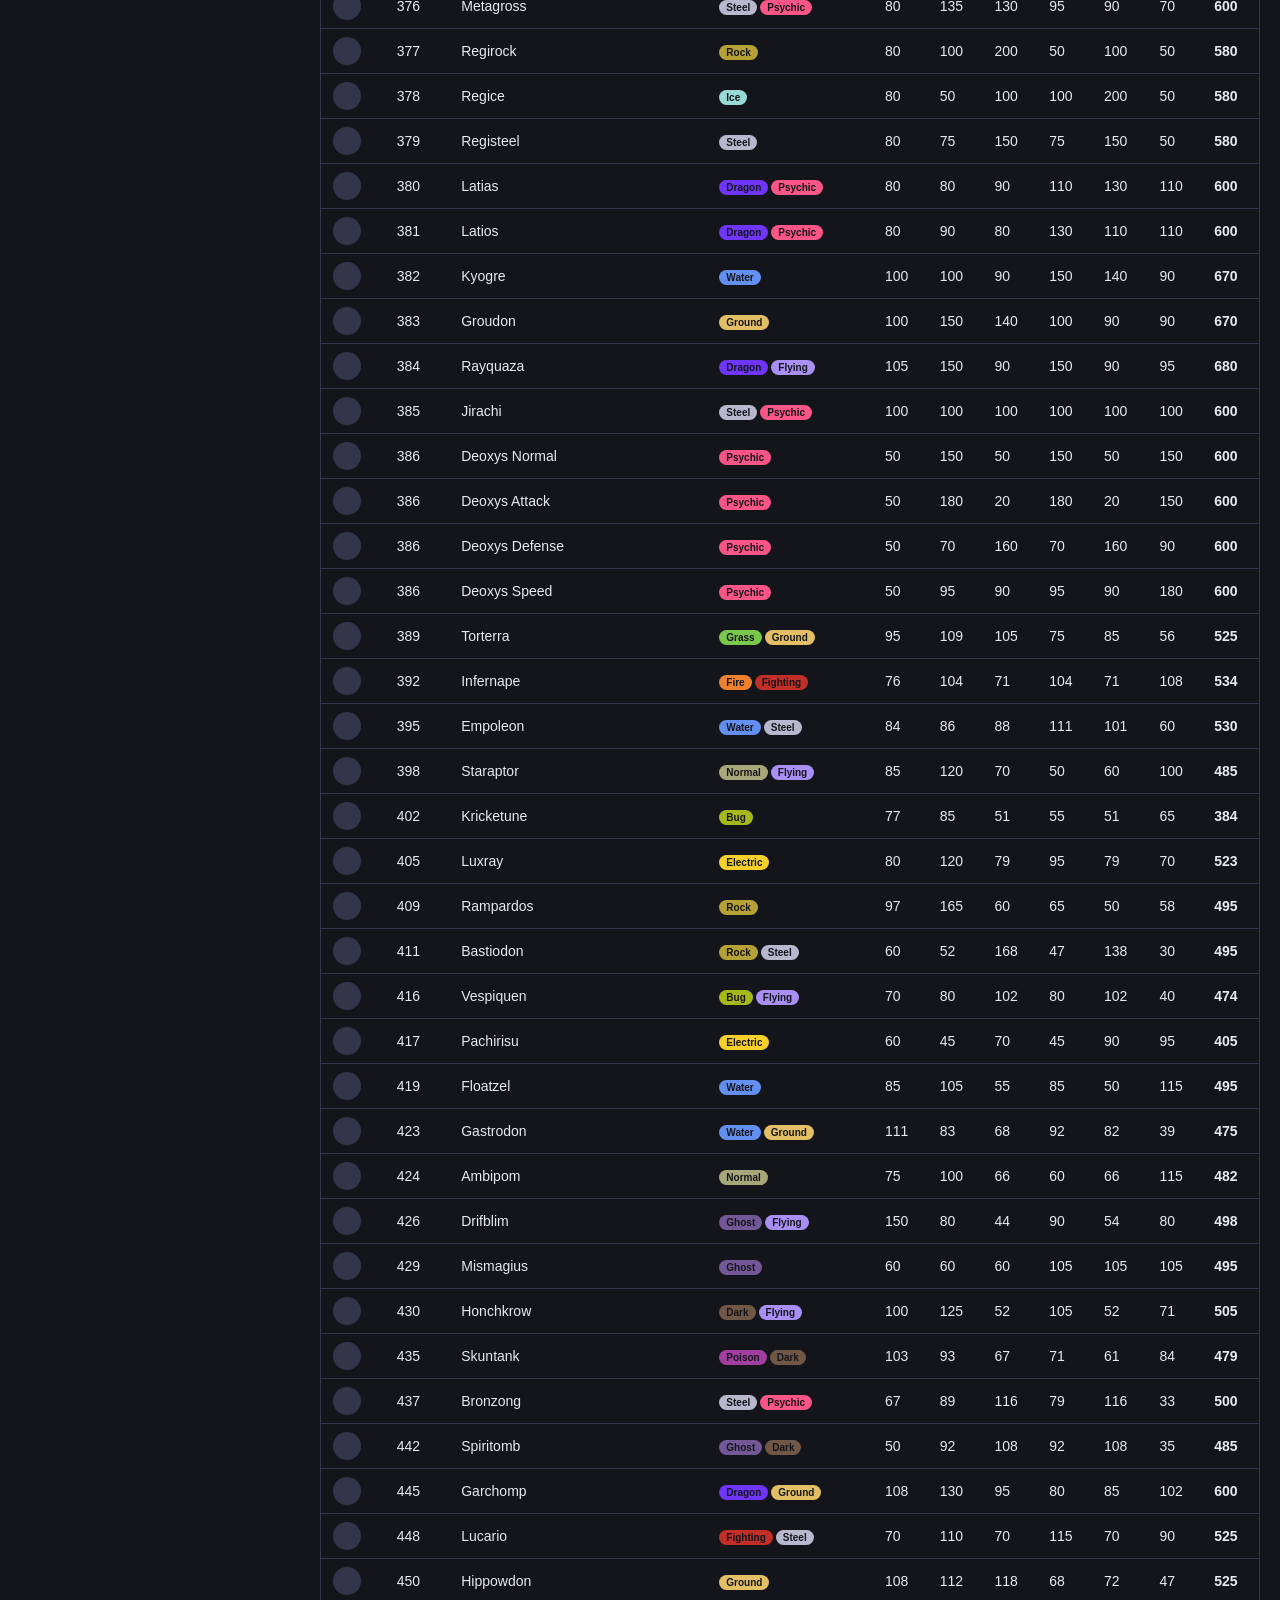
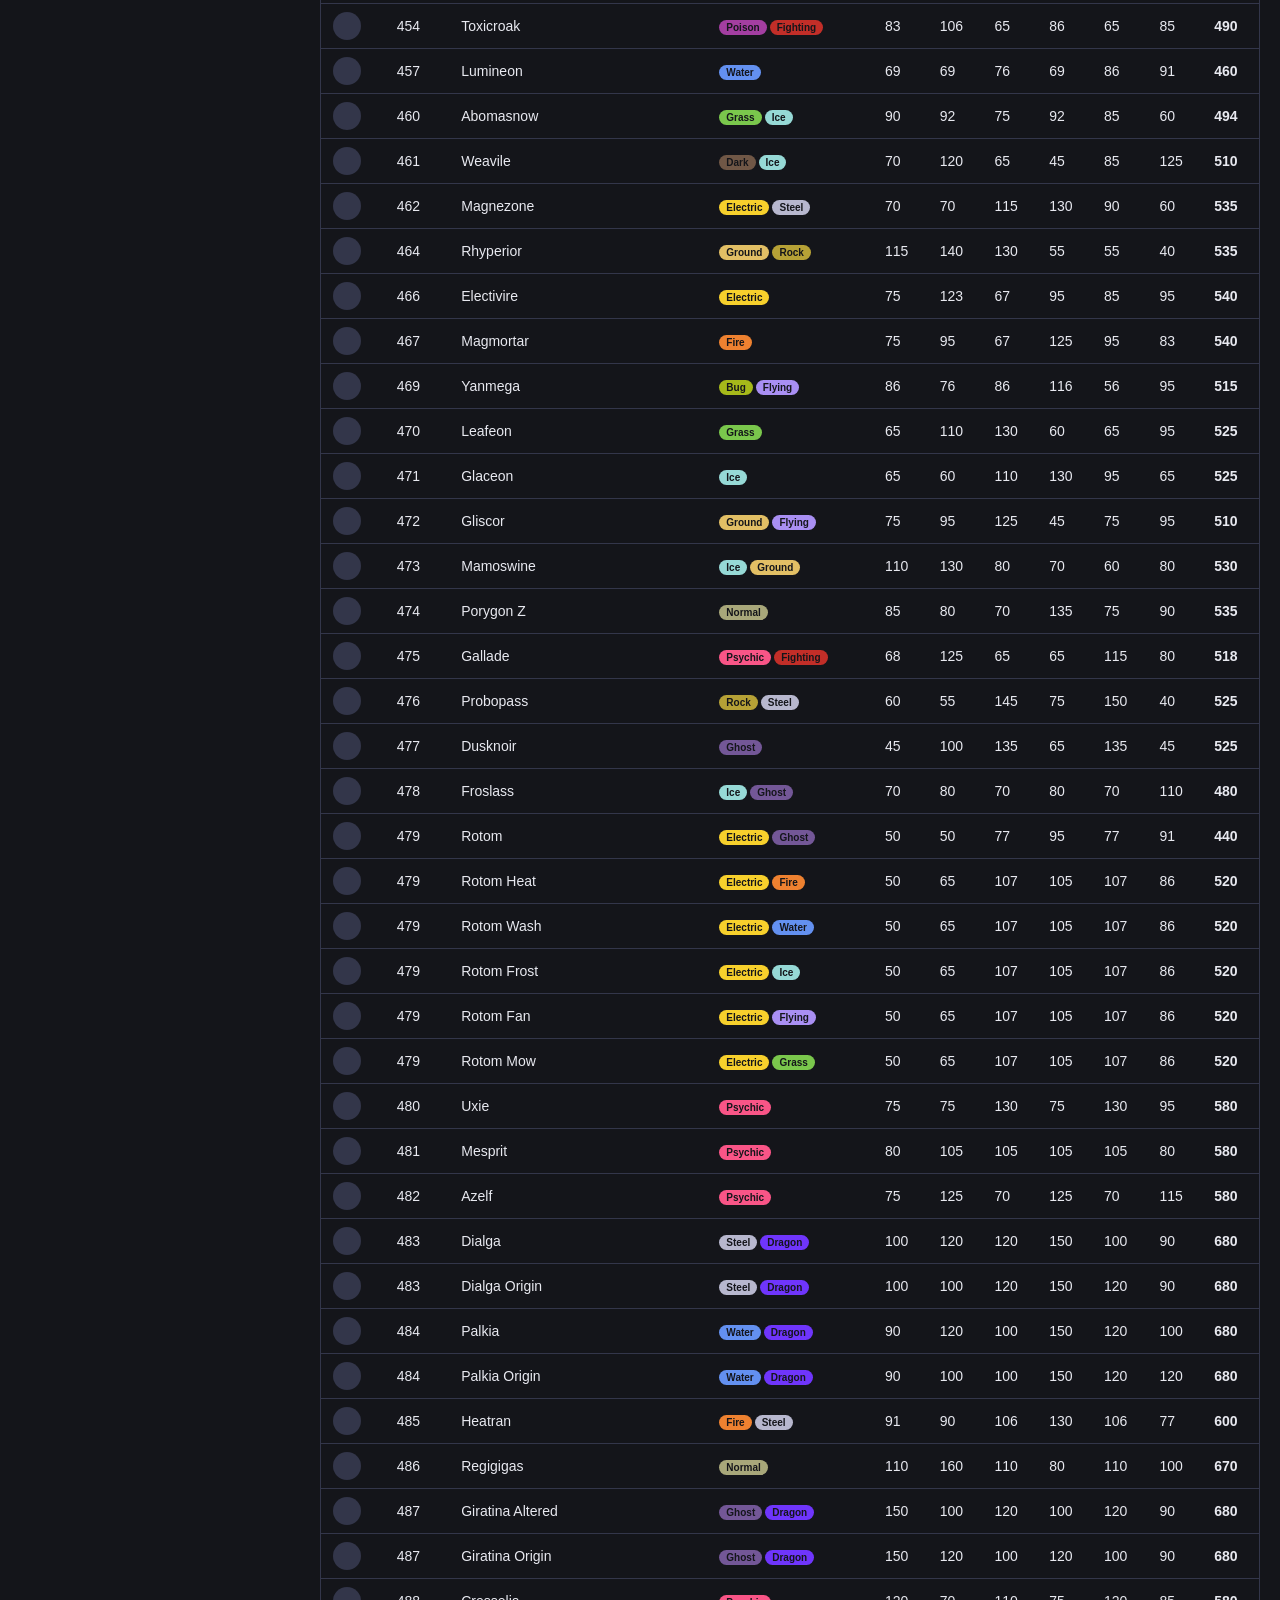
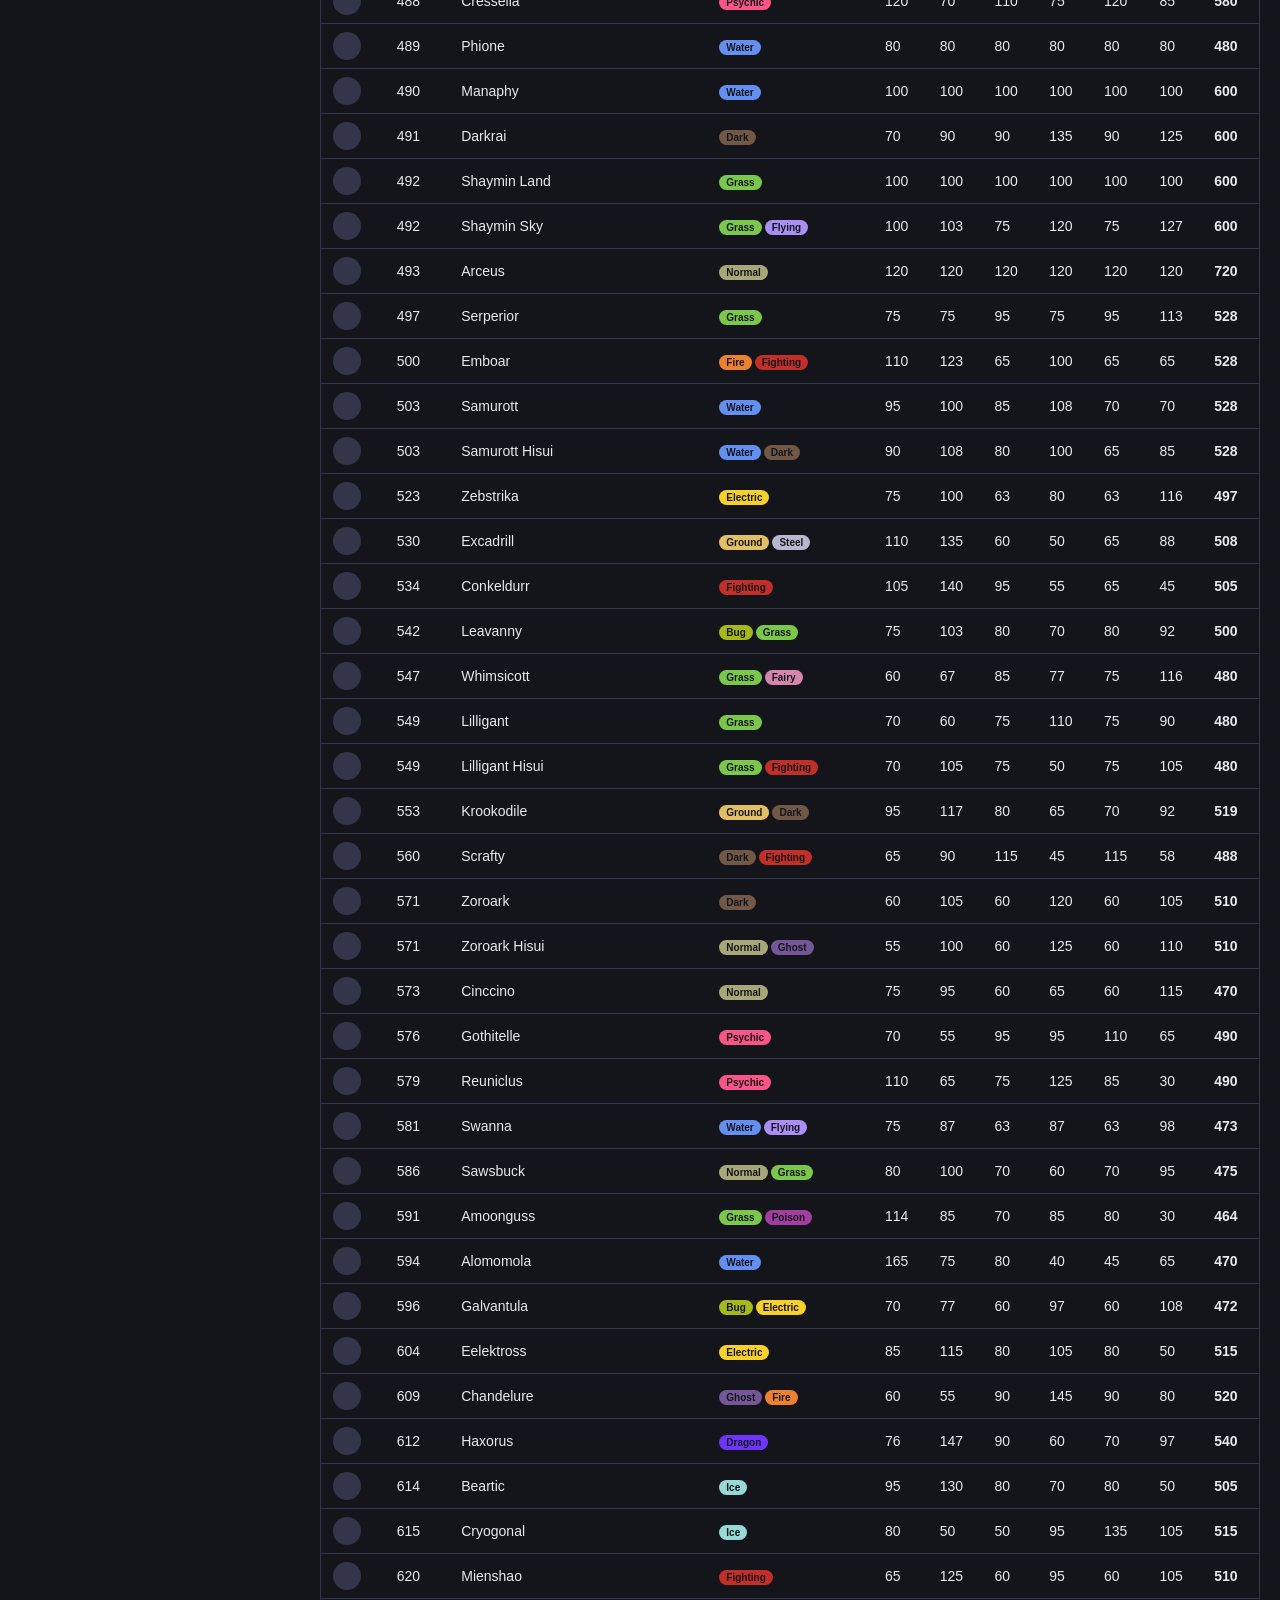
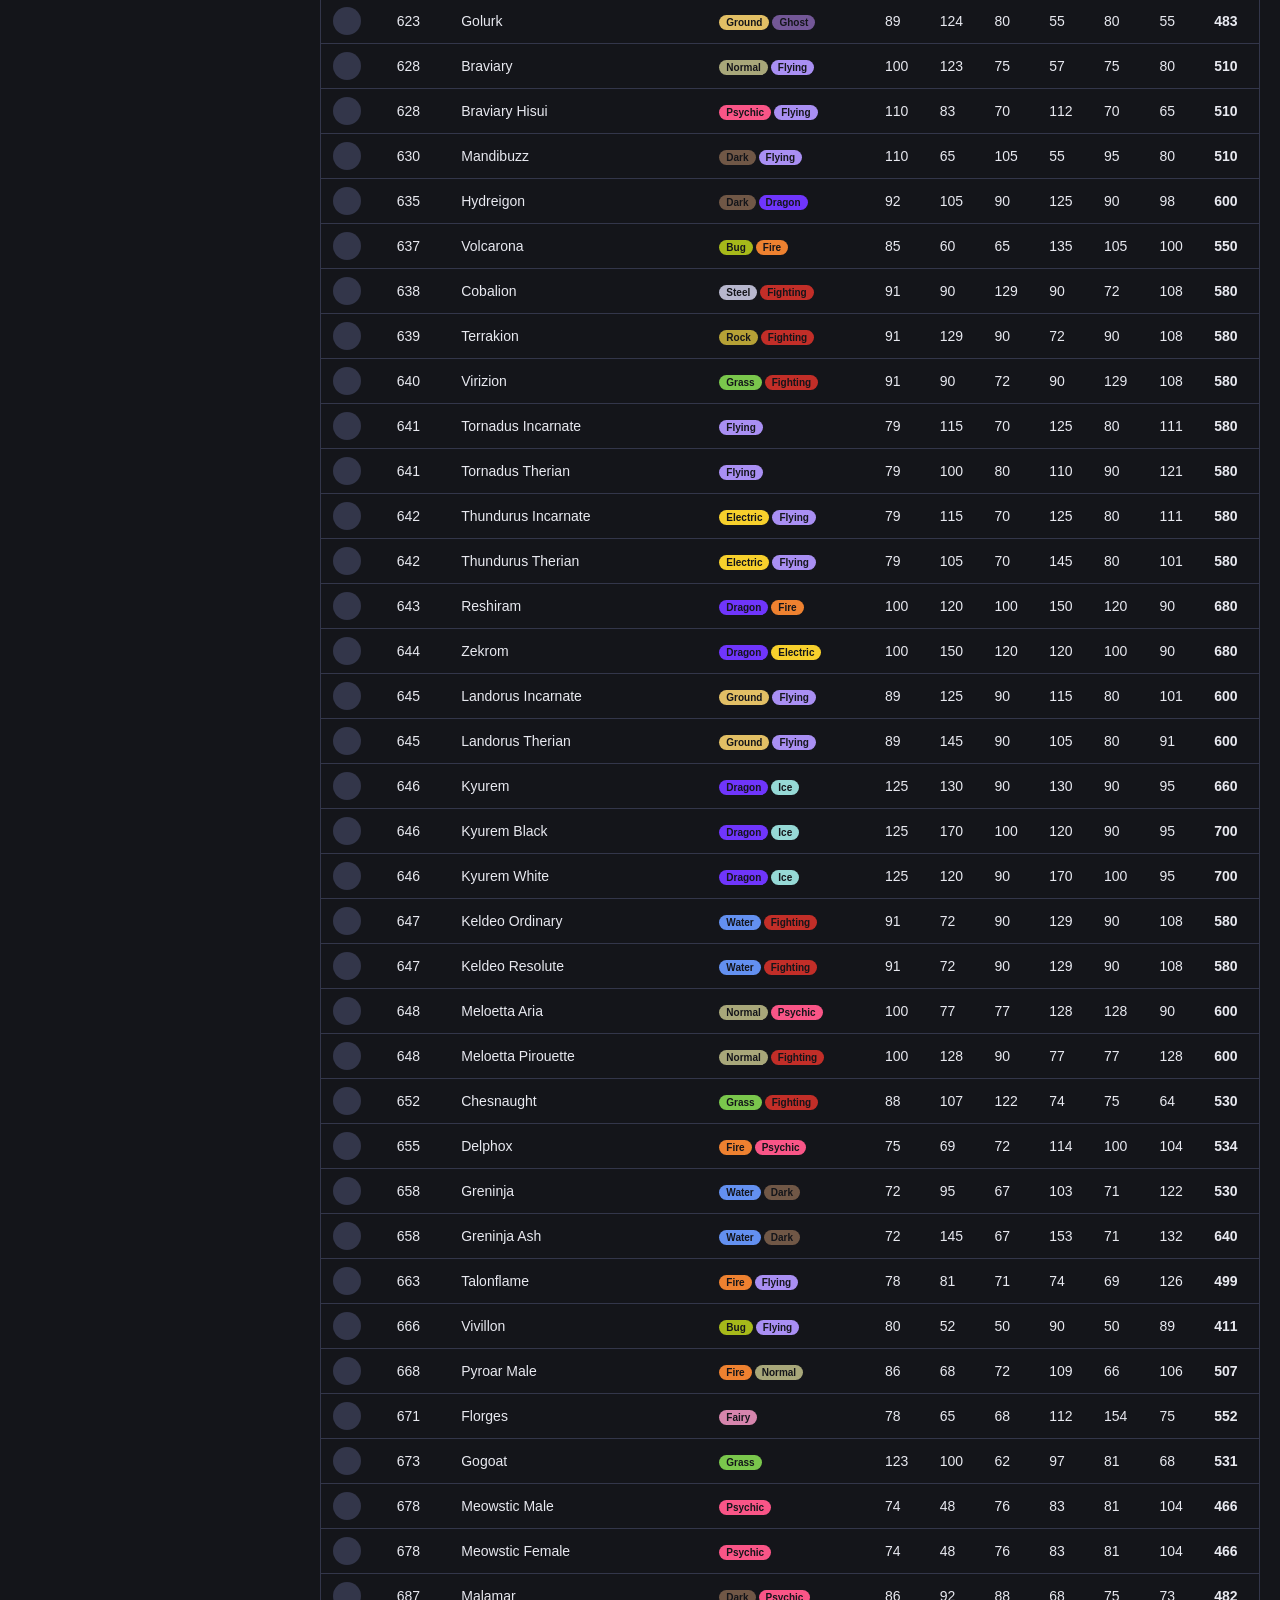
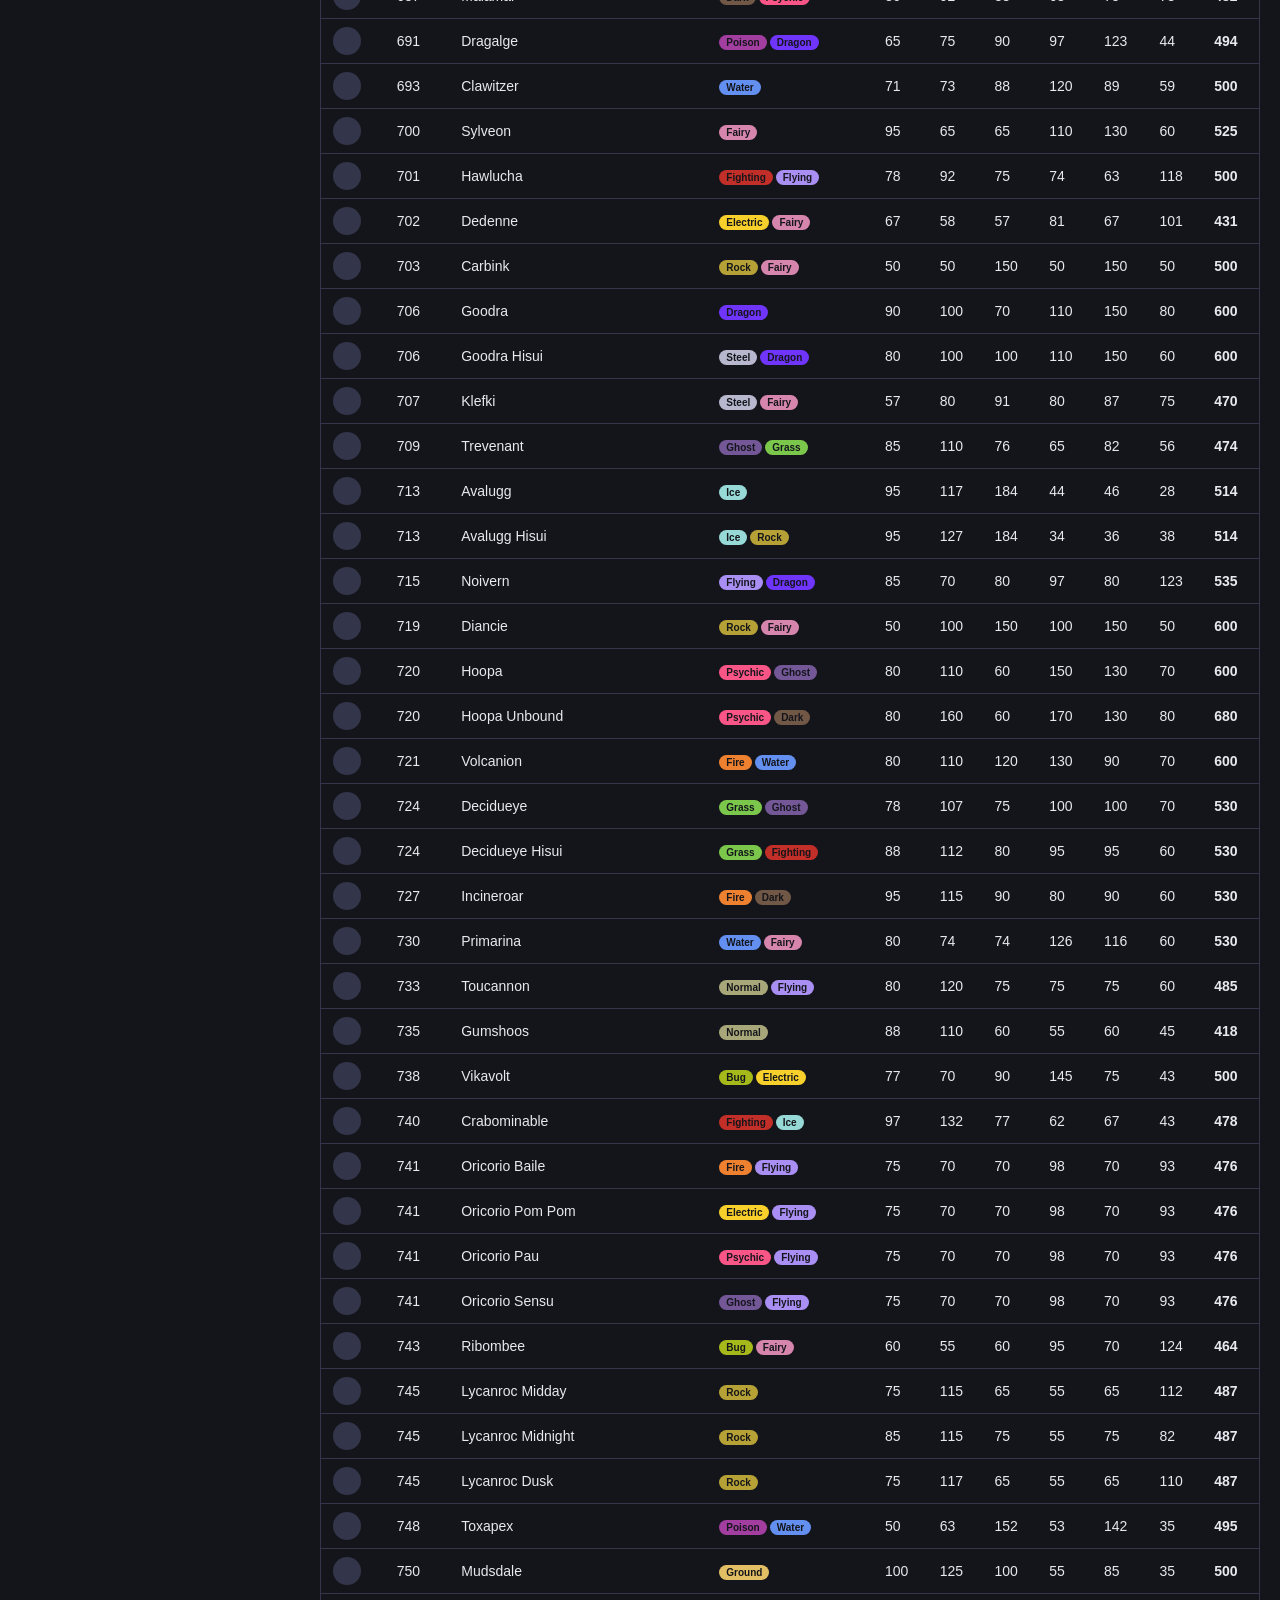
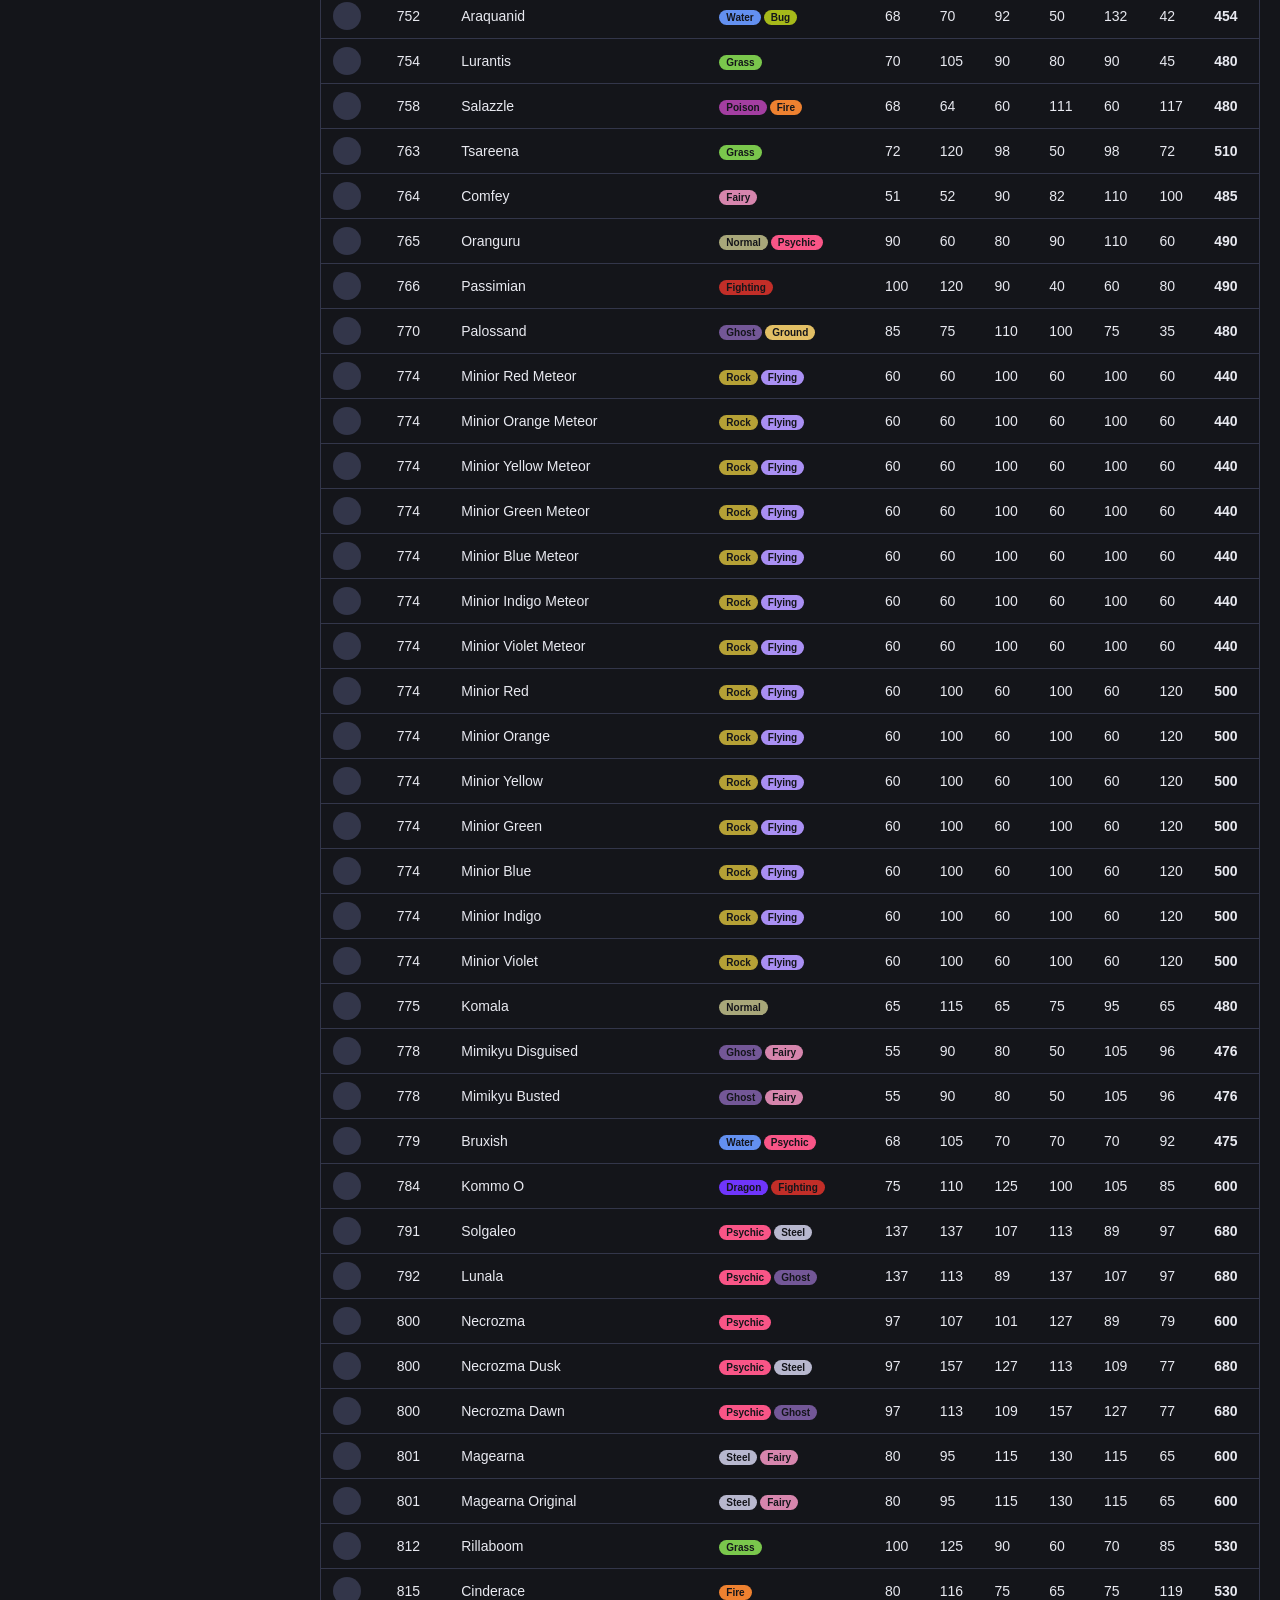
==== commit 2f8df521: "Add offline PokeAPI snapshot, Battle Simulator, and cross-view UI cleanup Offline snapshot (data/, s" ====
--- a/index.html
+++ b/index.html
@@ -6,15 +6,11 @@
 <title>Pokémon Competitive Search</title>
 <link rel="stylesheet" href="style.css">
 <link rel="stylesheet" href="calc.css">
+<link rel="stylesheet" href="sim.css">
 </head>
 <body>
 <header class="topbar">
   <h1>Pokémon Competitive Search</h1>
-  <nav class="view-nav" id="main-view-nav">
-    <button type="button" class="view-nav-btn active" data-view="search">Search</button>
-    <button type="button" class="view-nav-btn" data-view="teams">Team Builder</button>
-    <button type="button" class="view-nav-btn" data-view="calc">Damage Calc</button>
-  </nav>
   <div class="topbar-right" id="search-topbar-right">
     <div class="game-select-wrap">
       <label>Game</label>
@@ -30,6 +26,12 @@
       Final evolution only
     </label>
   </div>
+  <nav class="view-nav main-nav" id="main-view-nav">
+    <button type="button" class="view-nav-btn active" data-view="search">Search</button>
+    <button type="button" class="view-nav-btn" data-view="teams">Team Builder</button>
+    <button type="button" class="view-nav-btn" data-view="calc">Damage Calc</button>
+    <button type="button" class="view-nav-btn" data-view="sim">Battle Sim</button>
+  </nav>
 </header>
 
 <div class="layout" id="search-view">
@@ -148,6 +150,7 @@
 </div>
 
 <div class="calc-view" id="calc-view"></div>
+<div class="sim-view" id="sim-view"></div>
 
 <div class="modal-backdrop" id="detail-backdrop">
   <div class="modal" id="detail-modal"></div>
@@ -191,8 +194,11 @@
 <script src="champions-data-raw/pokebase-dex.data.js"></script>
 <script src="champions-items.data.js"></script>
 <script src="general-items.data.js"></script>
+<script src="data/snapshot-core.js"></script>
 <script src="app.js"></script>
 <script src="calc-engine.js"></script>
 <script src="calc-ui.js"></script>
+<script src="sim-engine.js"></script>
+<script src="sim-ui.js"></script>
 </body>
 </html>
--- a/style.css
+++ b/style.css
@@ -24,8 +24,10 @@
 .topbar {
   display: flex;
   align-items: center;
-  justify-content: space-between;
-  padding: 14px 20px;
+  flex-wrap: wrap;
+  gap: 10px 24px;
+  min-height: 60px;
+  padding: 10px 20px;
   background: var(--panel);
   border-bottom: 1px solid var(--border);
   position: sticky;
@@ -36,12 +38,21 @@
 .topbar h1 {
   font-size: 18px;
   margin: 0;
-}
-
+  white-space: nowrap;
+}
+
+/* page controls sit next to the title; the view switcher is pinned to the top-right in every view */
 .topbar-right {
   display: flex;
   align-items: center;
-  gap: 20px;
+  gap: 16px;
+}
+.topbar h1 { order: 1; }
+.topbar-right { order: 2; }
+.main-nav { order: 3; margin-left: auto; flex: none; }
+/* on narrower windows the page controls drop to their own row; title + view switcher stay put */
+@media (max-width: 1380px) {
+  .topbar-right { order: 4; flex-basis: 100%; }
 }
 
 .game-select-wrap {
@@ -73,13 +84,15 @@
 }
 
 #game-select {
-  min-width: 320px;
+  width: 230px;
+  max-width: 100%;
 }
 
 .load-status {
   color: var(--text-dim);
   font-size: 12px;
-  min-width: 90px;
+  min-width: 70px;
+  white-space: nowrap;
 }
 
 .layout {
@@ -700,7 +713,8 @@
   background: none;
   border: none;
   color: var(--text-dim);
-  padding: 6px 14px;
+  padding: 6px 12px;
+  white-space: nowrap;
   border-radius: 6px;
   cursor: pointer;
   font-size: 13px;
@@ -1030,3 +1044,13 @@
   .layout { grid-template-columns: 1fr; }
   .filters { position: static; height: auto; border-right: none; border-bottom: 1px solid var(--border); }
 }
+
+/* ---------- Cross-view polish ---------- */
+html { overflow-y: scroll; scrollbar-color: #3a3d52 var(--bg); }
+::-webkit-scrollbar { width: 12px; height: 12px; }
+::-webkit-scrollbar-track { background: var(--bg); }
+::-webkit-scrollbar-thumb { background: #3a3d52; border-radius: 8px; border: 3px solid var(--bg); }
+::-webkit-scrollbar-thumb:hover { background: #4b4f6b; }
+:focus-visible { outline: 2px solid var(--accent); outline-offset: 1px; }
+.teams-view { max-width: 1280px; }
+.teams-toolbar h2, .calc-toolbar h2, .sim-toolbar h2 { font-size: 20px; margin: 0; letter-spacing: .2px; }
--- a/calc.css
+++ b/calc.css
@@ -1,100 +1,184 @@
-.calc-view { display: none; padding: 16px 20px 40px; max-width: 1500px; margin: 0 auto; }
+/* ===== Matchup calculator ===== */
+.calc-view { display: none; padding: 16px 20px 48px; max-width: 1560px; margin: 0 auto; }
 .calc-view.open { display: block; }
+.calc-view { --side-a: #5aa2ff; --side-b: #ff8a65; }
 
-.calc-toolbar { display: flex; flex-wrap: wrap; align-items: center; gap: 14px; margin-bottom: 14px; }
-.calc-toolbar h2 { margin: 0; font-size: 18px; }
+.calc-view select, .calc-view input[type=number], .calc-view input[type=text], .calc-view textarea {
+  background: var(--panel-alt); color: var(--text); border: 1px solid var(--border); border-radius: 8px; padding: 5px 8px; font: inherit; font-size: 13px;
+}
+.calc-view select:focus, .calc-view input:focus, .calc-view textarea:focus { outline: none; border-color: var(--accent); }
+.calc-num { width: 62px; text-align: right; }
+
+/* toolbar + field bar */
+.calc-toolbar { display: flex; flex-wrap: wrap; align-items: center; gap: 12px 16px; margin-bottom: 12px; }
+.calc-toolbar h2 { margin: 0; font-size: 20px; letter-spacing: .2px; }
 .calc-toolbar .game-select-wrap { margin: 0; }
 .calc-status { color: var(--text-dim); font-size: 12px; }
+.calc-fieldbar { display: flex; flex-wrap: wrap; gap: 10px 22px; align-items: flex-end; padding: 10px 14px; margin-bottom: 14px; background: var(--panel); border: 1px solid var(--border); border-radius: 14px; }
+.fb-item { display: flex; flex-direction: column; gap: 4px; min-width: 120px; position: relative; }
+.fb-label { font-size: 10px; text-transform: uppercase; letter-spacing: .8px; color: var(--text-dim); }
+.fb-note { font-size: 11px; color: var(--accent); }
+.fb-item select { border-radius: 999px; padding: 6px 12px; }
+.calc-seg { display: inline-flex; border: 1px solid var(--border); border-radius: 999px; overflow: hidden; }
+.calc-seg button { background: var(--panel-alt); color: var(--text-dim); border: 0; padding: 6px 16px; cursor: pointer; font: inherit; font-size: 13px; }
+.calc-seg button.active { background: var(--accent-dim); color: var(--text); }
 
-/* results strip */
-.calc-results { display: grid; grid-template-columns: 1fr 1fr; gap: 14px 24px; margin-bottom: 10px; }
-.calc-results h4 { margin: 0 0 6px; font-size: 12px; color: var(--text-dim); font-weight: 600; }
-.calc-move-results { display: flex; flex-direction: column; gap: 4px; }
-.calc-res-btn {
-  display: grid; grid-template-columns: 150px 1fr; align-items: center; gap: 10px; text-align: left;
-  background: var(--panel); border: 1px solid var(--border); border-radius: var(--radius);
-  color: var(--text); padding: 6px 10px; cursor: pointer; font: inherit;
-}
-.calc-res-btn:hover { border-color: var(--accent); }
-.calc-res-btn.selected { border-color: var(--accent); background: var(--accent-dim); }
-.calc-res-btn .res-name { font-weight: 600; white-space: nowrap; overflow: hidden; text-overflow: ellipsis; }
-.calc-res-btn .res-range { font-variant-numeric: tabular-nums; }
-.calc-res-btn .res-ko { display: block; color: var(--text-dim); font-size: 11px; }
-.calc-res-btn.empty { opacity: .45; cursor: default; }
-.calc-res-btn.ko1 .res-range { color: #ff8a7a; }
-.calc-res-btn.ko2 .res-range { color: #ffc56e; }
-.calc-detail { background: var(--panel); border: 1px solid var(--border); border-radius: var(--radius); padding: 10px 14px; margin-bottom: 16px; min-height: 58px; }
-.calc-detail .calc-desc { font-weight: 700; font-size: 15px; }
-.calc-detail .calc-rolls { color: var(--text-dim); font-size: 12px; margin-top: 4px; word-break: break-word; }
-
-/* three-column layout */
-.calc-grid { display: grid; grid-template-columns: minmax(380px, 1fr) minmax(250px, 300px) minmax(380px, 1fr); gap: 14px; align-items: start; }
-@media (max-width: 1100px) { .calc-grid { grid-template-columns: 1fr; } .calc-results { grid-template-columns: 1fr; } }
-.calc-panel { background: var(--panel); border: 1px solid var(--border); border-radius: var(--radius); padding: 12px 14px 14px; }
-.calc-panel > h3 { margin: 0 0 10px; font-size: 14px; display: flex; align-items: center; justify-content: space-between; gap: 8px; }
-.calc-panel > h3 .calc-load { max-width: 200px; font-size: 12px; }
-.calc-row { display: grid; grid-template-columns: 78px 1fr; align-items: center; gap: 8px; margin: 6px 0; }
-.calc-row > label { color: var(--text-dim); font-size: 12px; }
-.calc-row .inline { display: flex; gap: 6px; align-items: center; flex-wrap: wrap; }
-.calc-view select, .calc-view input[type=number], .calc-view input[type=text], .calc-view textarea {
-  background: var(--panel-alt); color: var(--text); border: 1px solid var(--border); border-radius: 6px; padding: 4px 6px; font: inherit; font-size: 13px;
-}
-.calc-view select { max-width: 100%; }
-.calc-num { width: 56px; text-align: right; }
-.calc-species { display: flex; gap: 10px; align-items: center; margin-bottom: 8px; }
-.calc-species img { width: 56px; height: 56px; image-rendering: pixelated; object-fit: contain; flex: none; }
-.calc-species .calc-picker { flex: 1; }
-.calc-picker { position: relative; }
-.calc-picker input { width: 100%; }
-.calc-picker .option-dropdown { position: absolute; z-index: 40; left: 0; right: 0; top: 100%; max-height: 260px; box-shadow: 0 8px 24px rgba(0,0,0,.5); }
-
-.calc-stats { width: 100%; min-width: 0; border-collapse: collapse; margin: 8px 0 4px; }
-.calc-stats thead th { position: static; background: none; text-transform: none; letter-spacing: 0; padding: 2px 4px; }
-.calc-stats tbody td { border-bottom: 0; white-space: normal; padding: 2px 4px; }
-.calc-stats tbody tr { cursor: default; }
-.calc-stats tbody tr:hover { background: none; }
-.calc-stats th { font-size: 11px; color: var(--text-dim); font-weight: 600; text-align: right; padding: 2px 4px; }
-.calc-stats th:first-child, .calc-stats td:first-child { text-align: left; }
-.calc-stats td { padding: 2px 4px; text-align: right; }
-.calc-stats td:first-child { font-weight: 700; }
-.calc-stats .calc-final { font-weight: 700; font-variant-numeric: tabular-nums; }
-.calc-stats .calc-eff { color: var(--text-dim); font-variant-numeric: tabular-nums; }
-.calc-stats input { width: 54px; }
-.calc-stats select { width: 62px; }
-.calc-total { font-size: 12px; color: var(--text-dim); text-align: right; }
-.calc-total.over { color: var(--danger); font-weight: 700; }
-.calc-hpbar { height: 8px; border-radius: 4px; background: #2d2f3b; overflow: hidden; margin-top: 6px; }
-.calc-hpbar > div { height: 100%; background: #4caf50; transition: width .15s; }
-.calc-hpbar > div.mid { background: #e0b43c; }
-.calc-hpbar > div.low { background: #e5534b; }
-
-.calc-moves { margin-top: 10px; display: flex; flex-direction: column; gap: 6px; }
-.calc-move-row { display: grid; grid-template-columns: minmax(120px, 1fr) 54px 96px 92px auto auto; gap: 5px; align-items: center; }
-.calc-move-row select { padding: 4px 3px; }
-.calc-crit { background: var(--panel-alt); color: var(--text); border: 1px solid var(--border); border-radius: 6px; padding: 4px 9px; cursor: pointer; font: inherit; font-size: 12px; }
-.calc-crit.active { background: var(--accent-dim); border-color: var(--accent); }
-.calc-hint { color: var(--text-dim); font-size: 11px; margin-top: 2px; }
-
-/* dropdown checklist (conditions) */
+/* dropdown checklists */
 .calc-dd { position: relative; display: block; }
-.calc-dd > summary { list-style: none; cursor: pointer; background: var(--panel-alt); border: 1px solid var(--border); border-radius: 6px; padding: 4px 8px; font-size: 13px; display: flex; justify-content: space-between; gap: 8px; }
+.calc-dd > summary { list-style: none; cursor: pointer; background: var(--panel-alt); border: 1px solid var(--border); border-radius: 999px; padding: 6px 12px; font-size: 13px; display: flex; justify-content: space-between; align-items: center; gap: 10px; }
 .calc-dd > summary::-webkit-details-marker { display: none; }
 .calc-dd > summary::after { content: '▾'; color: var(--text-dim); }
 .calc-dd[open] > summary { border-color: var(--accent); }
-.calc-dd-body { position: absolute; z-index: 35; left: 0; right: 0; margin-top: 4px; background: var(--panel-alt); border: 1px solid var(--border); border-radius: 6px; padding: 8px 10px; box-shadow: 0 8px 24px rgba(0,0,0,.5); display: flex; flex-direction: column; gap: 5px; min-width: 210px; }
-.calc-dd-body label { display: flex; align-items: center; gap: 7px; font-size: 13px; cursor: pointer; }
-.calc-dd-body .sub { display: flex; align-items: center; gap: 8px; font-size: 13px; }
+.calc-dd-body { position: absolute; z-index: 35; left: 0; min-width: 100%; width: max-content; max-width: 300px; margin-top: 4px; background: var(--panel-alt); border: 1px solid var(--border); border-radius: 10px; padding: 8px 12px; box-shadow: 0 10px 28px rgba(0,0,0,.55); display: flex; flex-direction: column; gap: 6px; }
+.calc-dd-body .chk, label.chk { display: flex; align-items: center; gap: 8px; font-size: 13px; cursor: pointer; color: var(--text); text-transform: none; letter-spacing: 0; }
+.calc-dd-body .sub { display: flex; align-items: center; justify-content: space-between; gap: 10px; font-size: 13px; }
 
-/* field column */
-.calc-field h3 { text-align: center; }
-.calc-field .calc-section { border-top: 1px solid var(--border); margin-top: 12px; padding-top: 10px; }
-.calc-field .calc-section > h4 { margin: 0 0 6px; font-size: 12px; color: var(--text-dim); font-weight: 600; }
-.calc-field .calc-row { grid-template-columns: 70px 1fr; }
-.calc-seg { display: inline-flex; border: 1px solid var(--border); border-radius: 6px; overflow: hidden; }
-.calc-seg button { background: var(--panel-alt); color: var(--text-dim); border: 0; padding: 5px 14px; cursor: pointer; font: inherit; font-size: 13px; }
-.calc-seg button.active { background: var(--accent-dim); color: var(--text); }
-.calc-io textarea { width: 100%; height: 150px; font-family: ui-monospace, Consolas, monospace; font-size: 12px; resize: vertical; }
-.calc-io .calc-io-actions { display: flex; flex-wrap: wrap; gap: 6px; margin-top: 6px; }
-.calc-io .calc-io-actions .reset-btn { flex: 1 1 40%; padding: 5px 6px; }
-.calc-io .calc-io-msg { color: var(--text-dim); font-size: 12px; margin-top: 6px; }
-.calc-empty { color: var(--text-dim); padding: 18px 4px; text-align: center; font-size: 13px; }
+/* arena */
+.calc-arena { display: grid; grid-template-columns: minmax(380px, 1fr) minmax(320px, 410px) minmax(380px, 1fr); gap: 16px; align-items: start; padding: 14px; border-radius: 18px; border: 1px solid var(--border); background-color: rgba(255,255,255,.012); transition: background .35s, box-shadow .35s; }
+@media (max-width: 1180px) { .calc-arena { grid-template-columns: 1fr; } .calc-stage { order: -1; position: static !important; } }
+.calc-arena.w-sun { background-image: radial-gradient(ellipse at 50% -10%, rgba(255,176,64,.20), transparent 62%); }
+.calc-arena.w-harsh-sun { background-image: radial-gradient(ellipse at 50% -10%, rgba(255,110,40,.30), transparent 64%); }
+.calc-arena.w-rain { background-image: radial-gradient(ellipse at 50% -10%, rgba(80,140,255,.20), transparent 62%); }
+.calc-arena.w-heavy-rain { background-image: radial-gradient(ellipse at 50% -10%, rgba(40,90,220,.32), transparent 64%); }
+.calc-arena.w-sand { background-image: radial-gradient(ellipse at 50% -10%, rgba(214,176,100,.22), transparent 62%); }
+.calc-arena.w-snow { background-image: radial-gradient(ellipse at 50% -10%, rgba(200,230,255,.20), transparent 62%); }
+.calc-arena.w-strong-winds { background-image: radial-gradient(ellipse at 50% -10%, rgba(110,220,200,.20), transparent 62%); }
+.calc-arena.t-electric { box-shadow: inset 0 -70px 90px -70px rgba(247,208,44,.35); }
+.calc-arena.t-grassy { box-shadow: inset 0 -70px 90px -70px rgba(122,199,76,.35); }
+.calc-arena.t-misty { box-shadow: inset 0 -70px 90px -70px rgba(214,133,173,.40); }
+.calc-arena.t-psychic { box-shadow: inset 0 -70px 90px -70px rgba(249,85,135,.35); }
+
+/* combatant card */
+.calc-card { background: var(--panel); border: 1px solid var(--border); border-radius: 16px; padding: 14px; --acc: var(--side-a); border-top: 4px solid var(--acc); min-width: 0; }
+.calc-card.side-b { --acc: var(--side-b); }
+.cc-head { display: flex; gap: 12px; align-items: center; }
+.cc-sprite { width: 88px; height: 88px; flex: none; border-radius: 50%; background: radial-gradient(circle at 50% 40%, color-mix(in srgb, var(--acc) 35%, transparent), transparent 70%); display: grid; place-items: center; }
+.cc-sprite img { width: 80px; height: 80px; object-fit: contain; image-rendering: pixelated; }
+.cc-slot { font-size: 28px; font-weight: 800; color: var(--acc); opacity: .6; }
+.cc-id { flex: 1; min-width: 0; display: flex; flex-direction: column; gap: 8px; }
+.cc-name { width: 100%; font-size: 17px !important; font-weight: 700; background: transparent !important; border: 0 !important; border-bottom: 2px solid var(--border) !important; border-radius: 0 !important; padding: 4px 2px !important; }
+.cc-name:focus { border-bottom-color: var(--acc) !important; }
+.cc-types { display: flex; gap: 6px; flex-wrap: wrap; min-height: 22px; }
+.tbadge { color: #fff; font-size: 11px; font-weight: 700; padding: 2px 10px; border-radius: 999px; text-shadow: 0 1px 2px rgba(0,0,0,.45); }
+.tbadge.tera { background: transparent; border: 1.5px dashed var(--tc); color: var(--tc); text-shadow: none; }
+.calc-load { max-width: 140px; font-size: 12px !important; align-self: flex-start; }
+
+.cc-hp { margin: 12px 0 4px; }
+.hp-track { height: 12px; border-radius: 6px; background: #2a2c38; overflow: hidden; }
+.hp-fill { height: 100%; border-radius: 6px; transition: width .18s; }
+.hp-fill.ok { background: linear-gradient(90deg, #36b36a, #5bd68a); }
+.hp-fill.mid { background: linear-gradient(90deg, #c9992b, #e8c25a); }
+.hp-fill.low { background: linear-gradient(90deg, #c4453d, #ec6a60); }
+.hp-ctl { display: flex; align-items: center; gap: 8px; margin-top: 6px; font-size: 12px; color: var(--text-dim); flex-wrap: wrap; }
+.hp-ctl input[type=range] { flex: 1; min-width: 80px; accent-color: var(--acc); }
+
+.cc-sec-title { display: flex; justify-content: space-between; align-items: center; margin: 14px 0 6px; font-size: 11px; text-transform: uppercase; letter-spacing: .9px; color: var(--text-dim); font-weight: 700; }
+label.chk.small { font-size: 12px; text-transform: none; letter-spacing: 0; font-weight: 400; }
+
+/* move cards */
+.cc-moves { display: flex; flex-direction: column; gap: 8px; }
+.mv-card { background: var(--panel-alt); border: 1px solid var(--border); border-left: 5px solid var(--tc, var(--border)); border-radius: 12px; padding: 8px 10px; cursor: pointer; transition: border-color .12s, box-shadow .12s; }
+.mv-card:hover { border-color: color-mix(in srgb, var(--acc) 55%, var(--border)); border-left-color: var(--tc, var(--border)); }
+.mv-card.selected { border-color: var(--acc); border-left-color: var(--tc, var(--acc)); box-shadow: 0 0 0 1px var(--acc), 0 4px 18px color-mix(in srgb, var(--acc) 22%, transparent); }
+.mv-card.blank { opacity: .7; border-left-color: var(--border); }
+.mv-top { display: flex; align-items: center; gap: 8px; }
+.mv-chip { color: #fff; font-size: 10px; font-weight: 700; text-transform: uppercase; letter-spacing: .5px; padding: 3px 8px; border-radius: 6px; min-width: 62px; text-align: center; text-shadow: 0 1px 2px rgba(0,0,0,.45); flex: none; }
+.mv-pick { flex: 1; min-width: 0; }
+.mv-pick input { width: 100%; font-weight: 600; background: transparent !important; border-color: transparent !important; padding-left: 4px !important; }
+.mv-pick input:focus, .mv-pick input:hover { background: var(--panel) !important; border-color: var(--border) !important; }
+.mv-tool { background: transparent; color: var(--text-dim); border: 1px solid var(--border); border-radius: 999px; padding: 2px 10px; font: inherit; font-size: 11px; cursor: pointer; flex: none; }
+.mv-tool.on { background: var(--accent-dim); color: var(--text); border-color: var(--accent); }
+.mv-meta { display: flex; gap: 12px; font-size: 11px; color: var(--text-dim); margin: 2px 0 0 76px; }
+.mv-edit { display: flex; flex-wrap: wrap; gap: 8px 12px; margin: 8px 0 2px 76px; font-size: 12px; color: var(--text-dim); }
+.mv-edit label { display: flex; align-items: center; gap: 6px; }
+.mv-edit input, .mv-edit select { padding: 3px 6px !important; }
+.mv-res { margin: 6px 0 0 76px; min-height: 0; }
+.mv-card.blank .mv-res, .mv-card.blank .mv-meta { display: none; }
+.mv-bar { position: relative; height: 7px; border-radius: 4px; background: #2a2c38; overflow: hidden; }
+.mv-bar-min { position: absolute; inset: 0 auto 0 0; background: var(--acc); }
+.mv-bar-rng { position: absolute; top: 0; bottom: 0; background: repeating-linear-gradient(135deg, var(--acc) 0 3px, color-mix(in srgb, var(--acc) 40%, transparent) 3px 6px); }
+.res-line { display: flex; justify-content: space-between; align-items: baseline; gap: 10px; margin-top: 4px; flex-wrap: wrap; }
+.res-pct { font-weight: 800; font-size: 15px; font-variant-numeric: tabular-nums; }
+.res-ko { font-size: 12px; color: var(--text-dim); }
+.res-ko.ko1 { color: #ff7b6b; font-weight: 700; } .res-ko.ko1p { color: #ff9a8c; }
+.res-ko.ko2 { color: #ffc56e; font-weight: 700; } .res-ko.ko2p { color: #e6c98f; }
+.res-text.dim { font-size: 12px; color: var(--text-dim); }
+
+/* tabs */
+.cc-tabs { display: flex; gap: 4px; margin-top: 16px; border-bottom: 1px solid var(--border); }
+.cc-tabs button { background: transparent; border: 0; border-bottom: 3px solid transparent; color: var(--text-dim); padding: 7px 12px; font: inherit; font-size: 13px; cursor: pointer; margin-bottom: -1px; }
+.cc-tabs button.on { color: var(--text); border-bottom-color: var(--acc); font-weight: 700; }
+.cc-tabbody { padding-top: 12px; }
+.cc-form { display: grid; grid-template-columns: 1fr 1fr; gap: 10px 12px; }
+.cc-form label { display: flex; flex-direction: column; gap: 4px; font-size: 11px; text-transform: uppercase; letter-spacing: .7px; color: var(--text-dim); }
+.cc-form label.wide, .cc-form .wide { grid-column: 1 / -1; }
+.cc-form label select, .cc-form label input { text-transform: none; letter-spacing: 0; }
+.cc-form .inline { display: flex; gap: 8px; }
+.cc-hint { font-size: 11px; color: var(--text-dim); line-height: 1.4; margin-top: 2px; }
+.cc-paste { width: 100%; height: 150px; font-family: ui-monospace, Consolas, monospace !important; font-size: 12px !important; resize: vertical; }
+.cc-io { display: flex; gap: 8px; margin-top: 8px; }
+
+/* stat bars */
+.st-head, .st-row { display: grid; grid-template-columns: 34px minmax(60px, 1fr) 52px 118px 80px; align-items: center; gap: 8px; }
+.st-grid.champ + .st-total, .st-head { margin-top: 12px; }
+.st-head { font-size: 10px; text-transform: uppercase; letter-spacing: .7px; color: var(--text-dim); margin-bottom: 4px; }
+.st-head span:nth-child(n+3) { text-align: center; }
+.st-grid { display: flex; flex-direction: column; gap: 6px; }
+.st-label { font-weight: 800; font-size: 12px; }
+.st-bar { position: relative; height: 22px; border-radius: 6px; background: #2a2c38; overflow: hidden; }
+.st-fill { position: absolute; inset: 0 auto 0 0; opacity: .85; transition: width .15s; }
+.st-final { position: relative; z-index: 1; display: flex; align-items: center; height: 100%; padding: 0 8px; font-size: 12px; font-weight: 800; text-shadow: 0 1px 3px rgba(0,0,0,.8); white-space: nowrap; }
+.st-in { width: 100%; padding: 3px 4px !important; text-align: center; }
+.st-inv { display: flex; align-items: center; gap: 6px; }
+.st-inv input[type=range] { flex: 1; min-width: 0; accent-color: var(--acc); }
+.st-inv .st-in { width: 46px; flex: none; }
+.st-stage { display: inline-flex; align-items: center; justify-content: center; gap: 0; border: 1px solid var(--border); border-radius: 999px; overflow: hidden; font-size: 12px; background: var(--panel-alt); }
+.st-stage button { background: transparent; border: 0; color: var(--text-dim); width: 24px; cursor: pointer; font: inherit; padding: 2px 0; }
+.st-stage button:hover { color: var(--text); background: var(--accent-dim); }
+.st-stage > span { min-width: 26px; text-align: center; font-weight: 700; }
+.st-stage.up > span { color: #6be08e; } .st-stage.down > span { color: #ff8478; }
+.st-total { text-align: right; font-size: 12px; color: var(--text-dim); margin-top: 6px; }
+.st-total.over { color: var(--danger); font-weight: 700; }
+.calc-empty { color: var(--text-dim); padding: 22px 6px; text-align: center; font-size: 13px; }
+
+/* non-Champions rows carry an extra IV column */
+.cc-tabbody:has(.st-grid:not(.champ)) .st-head, .cc-tabbody:has(.st-grid:not(.champ)) .st-row { grid-template-columns: 34px minmax(44px, 1fr) 50px 108px 46px 80px; }
+.cc-tabbody:has(.st-grid:not(.champ)) .st-inv .st-in { width: 40px; }
+
+/* result stage */
+.calc-stage { position: sticky; top: 84px; background: linear-gradient(180deg, var(--panel) 0%, var(--panel-alt) 100%); border: 1px solid var(--border); border-radius: 16px; padding: 16px 18px 18px; min-width: 0; }
+.stg-empty { text-align: center; color: var(--text-dim); padding: 36px 10px; font-size: 13px; line-height: 1.6; }
+.stg-vs { font-size: 44px; font-weight: 900; letter-spacing: 4px; color: var(--border); margin-bottom: 8px; }
+.stg-title { display: flex; flex-wrap: wrap; align-items: center; gap: 6px 8px; font-size: 13px; margin-bottom: 8px; }
+.stg-who { font-weight: 800; padding: 2px 10px; border-radius: 999px; background: color-mix(in srgb, var(--c) 22%, transparent); color: var(--c); }
+.stg-who.side-a { --c: var(--side-a); } .stg-who.side-b { --c: var(--side-b); }
+.stg-arrow { color: var(--text-dim); font-size: 12px; }
+.stg-move { color: #fff; font-weight: 800; padding: 2px 10px; border-radius: 8px; text-shadow: 0 1px 2px rgba(0,0,0,.45); }
+.stg-big { font-size: 46px; font-weight: 900; line-height: 1.05; font-variant-numeric: tabular-nums; letter-spacing: -.5px; }
+.stg-big small { font-size: 22px; font-weight: 700; margin-left: 2px; color: var(--text-dim); }
+.stg-big.none { font-size: 30px; color: var(--text-dim); }
+.stg-sub { color: var(--text-dim); font-size: 12px; margin: 2px 0 12px; }
+.stg-hp-track { position: relative; height: 18px; border-radius: 9px; background: #23252f; overflow: hidden; border: 1px solid var(--border); }
+.seg { position: absolute; top: 0; bottom: 0; }
+.seg.keep { left: 0; background: linear-gradient(90deg, #36b36a, #5bd68a); }
+.seg.maybe { background: repeating-linear-gradient(135deg, #e8c25a 0 4px, #8f6f1e 4px 8px); }
+.seg.lost { background: #c4453d; opacity: .85; }
+.stg-legend { display: flex; flex-wrap: wrap; gap: 4px 12px; align-items: center; font-size: 10px; color: var(--text-dim); margin-top: 5px; }
+.stg-legend .k { display: inline-block; width: 10px; height: 10px; border-radius: 3px; margin-right: -6px; }
+.stg-legend .k.keep { background: #4cc77a; } .stg-legend .k.maybe { background: #c9a43c; } .stg-legend .k.lost { background: #c4453d; }
+.stg-ko { margin-top: 12px; text-align: center; font-weight: 800; font-size: 15px; padding: 8px 10px; border-radius: 10px; background: #2a2c38; color: var(--text-dim); }
+.stg-ko.ko1 { background: rgba(255,92,72,.20); color: #ff8f80; }
+.stg-ko.ko1p { background: rgba(255,92,72,.11); color: #ffa196; }
+.stg-ko.ko2 { background: rgba(255,189,90,.20); color: #ffd08a; }
+.stg-ko.ko2p { background: rgba(255,189,90,.10); color: #e8cfa0; }
+.stg-chips { display: flex; flex-wrap: wrap; gap: 6px; margin-top: 10px; }
+.stg-chip { font-size: 11px; padding: 2px 9px; border-radius: 999px; background: #2a2c38; color: var(--text); }
+.stg-chip.good { background: rgba(76,199,122,.18); color: #7be3a0; } .stg-chip.bad { background: rgba(255,92,72,.16); color: #ff9a8c; }
+.stg-rolls-title { margin-top: 14px; font-size: 10px; text-transform: uppercase; letter-spacing: .8px; color: var(--text-dim); }
+.stg-hist { display: flex; align-items: flex-end; gap: 3px; height: 74px; margin-top: 6px; }
+.hb { flex: 1; background: var(--acc-h, #6f8cff); border-radius: 3px 3px 0 0; position: relative; min-width: 0; opacity: .8; }
+.hb.kill { background: #ff6b5a; opacity: 1; }
+.hb span { position: absolute; bottom: calc(100% + 2px); left: 50%; transform: translateX(-50%); font-size: 8px; color: var(--text-dim); display: none; }
+.hb:hover span { display: block; } .hb:hover { opacity: 1; }
+.stg-per-hit { margin-top: 6px; font-weight: 700; display: flex; gap: 8px; flex-wrap: wrap; align-items: center; } .stg-per-hit i { color: var(--text-dim); font-style: normal; }
+.stg-desc { margin-top: 14px; padding-top: 12px; border-top: 1px solid var(--border); font-size: 12px; color: var(--text-dim); line-height: 1.5; word-break: break-word; }
--- a/sim.css
+++ b/sim.css
@@ -0,0 +1,128 @@
+/* ===== Battle simulator ===== */
+.sim-view { display: none; padding: 16px 20px 48px; max-width: 1560px; margin: 0 auto; --side-a: #5aa2ff; --side-b: #ff8a65; }
+.sim-view.open { display: block; }
+.sim-view select, .sim-view input[type=number], .sim-view input[type=text], .sim-view textarea {
+  background: var(--panel-alt); color: var(--text); border: 1px solid var(--border); border-radius: 8px; padding: 5px 8px; font: inherit; font-size: 13px;
+}
+.sim-view select:focus, .sim-view input:focus, .sim-view textarea:focus { outline: none; border-color: var(--accent); }
+.sim-toolbar { display: flex; flex-wrap: wrap; align-items: center; gap: 12px 16px; margin-bottom: 14px; }
+.sim-toolbar .game-select-wrap { margin: 0; }
+.sm-empty { text-align: center; color: var(--text-dim); padding: 60px 20px; line-height: 2; }
+.sm-dim { color: var(--text-dim); font-size: 12px; }
+.sm-pad { padding: 20px 6px; }
+.sim-view .tm { color: var(--side-a); } .sim-view .tf { color: var(--side-b); }
+.sim-view .bad { color: var(--danger); }
+
+.sm-card { background: var(--panel); border: 1px solid var(--border); border-radius: 16px; padding: 14px 16px; min-width: 0; }
+.sm-card h3 { margin: 0 0 10px; font-size: 14px; }
+.sm-card h4 { margin: 12px 0 6px; font-size: 11px; text-transform: uppercase; letter-spacing: .8px; color: var(--text-dim); }
+.sm-card.side-a { border-top: 4px solid var(--side-a); } .sm-card.side-b { border-top: 4px solid var(--side-b); }
+.sm-go { background: var(--accent); color: #fff; border: 0; border-radius: 10px; padding: 9px 18px; font: inherit; font-weight: 700; cursor: pointer; }
+.sm-go:disabled { opacity: .4; cursor: not-allowed; }
+.sm-linkbtn { background: none; border: 0; color: var(--accent); cursor: pointer; font: inherit; font-size: 12px; padding: 6px 0 0; }
+.sm-sprite { width: 40px; height: 40px; object-fit: contain; image-rendering: pixelated; }
+.sm-sprite-s { width: 34px; height: 34px; object-fit: contain; image-rendering: pixelated; flex: none; }
+.sm-sprite-l { width: 64px; height: 64px; object-fit: contain; image-rendering: pixelated; flex: none; }
+.sm-types { display: flex; gap: 5px; flex-wrap: wrap; margin: 4px 0; }
+.sm-chips { display: flex; gap: 5px; flex-wrap: wrap; }
+.sm-chip { background: var(--panel-alt); color: var(--text); border: 1px solid var(--border); border-radius: 999px; padding: 3px 10px; font: inherit; font-size: 12px; cursor: pointer; }
+.sm-chip i { font-style: normal; color: var(--text-dim); margin-left: 3px; }
+.sm-chip.on { background: var(--accent-dim); border-color: var(--accent); }
+.mvchip { display: inline-block; color: #fff; font-size: 11px; font-weight: 700; padding: 2px 9px; border-radius: 6px; text-shadow: 0 1px 2px rgba(0,0,0,.5); white-space: nowrap; }
+.mvchip em { font-style: normal; opacity: .75; margin-left: 5px; font-weight: 400; }
+
+/* setup */
+.sm-setup { display: grid; grid-template-columns: 1fr 1fr; gap: 16px; align-items: start; }
+@media (max-width: 900px) { .sm-setup { grid-template-columns: 1fr; } }
+.sm-setup select { width: 100%; margin-bottom: 10px; }
+.sm-mini-list { display: flex; flex-direction: column; gap: 6px; }
+.sm-mini { display: flex; gap: 10px; align-items: center; background: var(--panel-alt); border-radius: 10px; padding: 6px 10px; }
+.sm-foe-list { display: flex; flex-direction: column; gap: 6px; }
+.sm-foe-row { display: grid; grid-template-columns: 34px 1fr auto; gap: 10px; align-items: center; }
+.sm-foe-row .calc-picker { position: relative; } .sm-foe-row input { width: 100%; }
+.sm-foe-row .calc-picker .option-dropdown { position: absolute; z-index: 40; left: 0; right: 0; top: 100%; max-height: 240px; box-shadow: 0 8px 24px rgba(0,0,0,.5); }
+.sm-paste { margin-top: 12px; } .sm-paste summary { cursor: pointer; color: var(--text-dim); font-size: 13px; }
+.sm-paste textarea { width: 100%; height: 110px; margin: 8px 0; font-family: ui-monospace, Consolas, monospace; font-size: 12px; }
+.sm-setup-foot { grid-column: 1 / -1; display: flex; align-items: center; gap: 16px; flex-wrap: wrap; }
+
+/* matchups */
+.sm-matchups { display: grid; grid-template-columns: minmax(0, 1fr) 320px; gap: 16px; align-items: start; }
+@media (max-width: 1100px) { .sm-matchups { grid-template-columns: 1fr; } }
+.sm-matrix-wrap { overflow-x: auto; background: var(--panel); border: 1px solid var(--border); border-radius: 16px; padding: 12px; }
+.sm-matrix { border-collapse: separate; border-spacing: 4px; min-width: 0 !important; width: 100%; }
+.sm-matrix th, .sm-matrix td { position: static !important; background: none; text-transform: none; letter-spacing: 0; border: 0 !important; padding: 0; font-size: 12px; }
+.sm-matrix thead th { text-align: center; color: var(--text-dim); font-weight: 600; padding: 4px; }
+.sm-matrix thead th div { font-size: 11px; margin-top: 2px; }
+.sm-matrix tbody tr { cursor: default; } .sm-matrix tbody tr:hover { background: none; }
+.sm-rowhead { display: flex; gap: 8px; align-items: center; text-align: left; padding: 6px 8px !important; border-radius: 10px; cursor: pointer; background: var(--panel-alt) !important; min-width: 150px; border-left: 4px solid transparent !important; }
+.sm-rowhead.front { border-left-color: var(--side-a) !important; } .sm-rowhead.back { border-left-color: #8e7cc3 !important; }
+.sm-cell { text-align: center; border-radius: 10px; padding: 6px 4px !important; cursor: pointer; min-width: 74px; border: 2px solid transparent !important; }
+.sm-cell:hover { filter: brightness(1.2); } .sm-cell.sel { border-color: #fff !important; }
+.sm-cell.none { background: var(--panel-alt); color: var(--text-dim); }
+.sm-cell-main { font-weight: 800; font-size: 16px; } .sm-cell-sub { font-size: 11px; opacity: .85; } .sm-cell-spd { font-size: 10px; opacity: .7; }
+.sm-total { min-width: 90px; padding-left: 8px !important; font-weight: 700; }
+.sm-total span { margin-left: 6px; }
+.sm-bar { height: 8px; background: #2a2c38; border-radius: 4px; overflow: hidden; display: inline-block; width: 60px; vertical-align: middle; }
+.sm-bar i { display: block; height: 100%; }
+.sm-colfoot th { color: var(--text-dim); font-weight: 600; text-align: left; padding: 6px 8px !important; }
+.sm-colfoot td { text-align: center; }
+.sm-legend { margin-top: 10px; font-size: 12px; color: var(--text-dim); }
+.sm-side { display: flex; flex-direction: column; gap: 14px; }
+.sm-rank { display: flex; align-items: center; gap: 8px; padding: 4px 0; } .sm-rank span { color: var(--text-dim); width: 14px; } .sm-rank em { margin-left: auto; font-style: normal; font-weight: 700; }
+.sm-detail { grid-column: 1 / -1; }
+.sm-verdict { font-size: 12px; font-weight: 600; padding: 2px 10px; border-radius: 999px; background: var(--accent-dim); margin-left: 8px; }
+.sm-two { display: grid; grid-template-columns: 1fr 1fr; gap: 20px; } @media (max-width: 800px) { .sm-two { grid-template-columns: 1fr; } }
+.sm-dline { display: flex; gap: 10px; align-items: center; padding: 3px 0; }
+
+/* battle */
+.sm-battle { display: grid; grid-template-columns: minmax(340px, 1fr) minmax(300px, 400px) minmax(340px, 1fr); gap: 16px; align-items: start; }
+@media (max-width: 1200px) { .sm-battle { grid-template-columns: 1fr; } .sm-center { order: -1; } }
+.sm-col { display: flex; flex-direction: column; gap: 12px; min-width: 0; }
+.sm-coltitle { margin: 0; font-size: 12px; text-transform: uppercase; letter-spacing: 1px; color: var(--text-dim); }
+.sm-col.side-a .sm-coltitle { color: var(--side-a); } .sm-col.side-b .sm-coltitle { color: var(--side-b); }
+.sm-center { display: flex; flex-direction: column; gap: 12px; min-width: 0; }
+.sm-mon { background: var(--panel); border: 1px solid var(--border); border-radius: 16px; padding: 12px 14px; border-top: 4px solid var(--c); --c: var(--side-a); }
+.sm-mon.side-b { --c: var(--side-b); } .sm-mon.fainted { opacity: .5; }
+.sm-mon-head { display: flex; gap: 12px; align-items: center; cursor: pointer; border-radius: 12px; padding: 2px; }
+.sm-mon-head:hover { background: var(--panel-alt); }
+.sm-hp { margin: 8px 0 4px; } .sm-hp span { font-size: 12px; color: var(--text-dim); display: block; margin-top: 3px; }
+.sm-stagerow { display: flex; flex-wrap: wrap; gap: 5px; align-items: center; min-height: 20px; margin-bottom: 4px; }
+.sm-stage { font-size: 11px; font-weight: 700; padding: 1px 8px; border-radius: 999px; background: #2a2c38; } .sm-stage.up { color: #6be08e; } .sm-stage.down { color: #ff8478; }
+.sm-block { margin: 8px 0; }
+.sm-moves { margin-top: 8px; display: flex; flex-direction: column; gap: 4px; }
+.sm-move { display: flex; align-items: center; gap: 8px; flex-wrap: wrap; padding: 4px 6px; background: var(--panel-alt); border-radius: 8px; }
+.sm-move .mvchip { min-width: 90px; }
+.sm-res { display: inline-flex; align-items: baseline; gap: 6px; font-size: 12px; } .sm-res b { font-variant-numeric: tabular-nums; } .sm-res small { color: var(--text-dim); }
+.sm-res i { font-style: normal; font-size: 11px; color: var(--text-dim); }
+.sm-res i.ko1 { color: #ff7b6b; font-weight: 800; } .sm-res i.ko1p { color: #ffb36e; font-weight: 700; } .sm-res i.ko2 { color: #ffd08a; font-weight: 700; }
+.sm-narrow { margin-top: 10px; padding: 8px 10px; background: var(--panel-alt); border-radius: 10px; font-size: 12px; display: flex; flex-direction: column; gap: 3px; }
+.sm-build { padding-left: 8px; border-left: 3px solid var(--side-b); } .sm-build i { font-style: normal; color: var(--text-dim); margin-left: 6px; }
+.sm-bench { display: flex; flex-wrap: wrap; gap: 6px; }
+.sm-bench-chip { display: flex; align-items: center; gap: 6px; background: var(--panel); border: 1px solid var(--border); border-radius: 12px; padding: 3px 10px 3px 4px; color: var(--text); font: inherit; font-size: 12px; cursor: pointer; }
+.sm-bench-chip:hover { border-color: var(--accent); } .sm-bench-chip i { font-style: normal; color: var(--text-dim); } .sm-bench-chip.fainted { opacity: .4; cursor: default; }
+.sm-override { margin-top: 8px; padding: 10px; background: var(--panel-alt); border-radius: 10px; display: flex; flex-wrap: wrap; gap: 8px 12px; align-items: flex-end; }
+.sm-override label { display: flex; flex-direction: column; gap: 3px; font-size: 11px; color: var(--text-dim); } .sm-override input[type=number] { width: 80px; }
+.sm-ov-boosts { display: flex; flex-wrap: wrap; gap: 6px; width: 100%; } .sm-ov-boosts select { width: 60px; }
+
+/* center */
+.sm-turnbar { display: flex; align-items: center; gap: 8px; margin-bottom: 10px; } .sm-turnbar b { margin-right: auto; font-size: 15px; }
+.sm-composer { display: flex; flex-direction: column; gap: 8px; }
+.sm-comp-title { font-size: 14px; } .sm-comp-move input, .sm-comp-move select { width: 100%; margin-bottom: 6px; }
+.sm-targets { display: flex; flex-direction: column; gap: 6px; }
+.sm-trow { background: var(--panel-alt); border-radius: 10px; padding: 6px 10px; } .sm-trow.on { outline: 1px solid var(--accent); }
+.sm-trow label.chk { display: flex; align-items: center; gap: 8px; font-size: 13px; cursor: pointer; }
+.sm-lost { display: flex; align-items: center; gap: 8px; margin-top: 6px; flex-wrap: wrap; } .sm-lost input[type=number] { width: 90px; }
+.sm-comp-opts { display: flex; gap: 14px; align-items: center; flex-wrap: wrap; } .sm-comp-opts label.chk { display: flex; align-items: center; gap: 6px; font-size: 13px; }
+.sm-comp-actions { display: flex; gap: 8px; }
+.sm-field-grid { display: grid; grid-template-columns: 1fr 1fr; gap: 10px; }
+.sm-fld { display: flex; flex-direction: column; gap: 4px; position: relative; } .sm-fld > span { font-size: 10px; text-transform: uppercase; letter-spacing: .8px; color: var(--text-dim); }
+.sm-log { max-height: 260px; overflow-y: auto; display: flex; flex-direction: column; gap: 4px; font-size: 13px; }
+.sm-log-line { padding: 4px 8px; background: var(--panel-alt); border-radius: 8px; } .sm-log-line.t-turn { background: none; color: var(--text-dim); border-top: 1px solid var(--border); border-radius: 0; margin-top: 4px; }
+.sm-spd { display: grid; grid-template-columns: 110px 1fr 70px; align-items: center; gap: 8px; margin: 5px 0; font-size: 12px; }
+.sm-spd-name { font-weight: 700; white-space: nowrap; overflow: hidden; text-overflow: ellipsis; } .sm-spd-val { text-align: right; font-variant-numeric: tabular-nums; }
+.sm-spd-track { position: relative; height: 14px; background: #23252f; border-radius: 7px; }
+.sm-spd-range { position: absolute; top: 3px; bottom: 3px; background: color-mix(in srgb, var(--side-b) 55%, transparent); border-radius: 4px; }
+.sm-spd-scarf { position: absolute; top: 3px; bottom: 3px; background: repeating-linear-gradient(135deg, var(--side-b) 0 3px, transparent 3px 6px); border-radius: 4px; opacity: .8; }
+.sm-spd-tick { position: absolute; top: 0; bottom: 0; width: 3px; background: #fff; border-radius: 2px; transform: translateX(-1px); }
+.sm-tg { font-style: normal; font-size: 11px; font-weight: 700; margin-right: 2px; }
+.sm-move { row-gap: 2px; }
